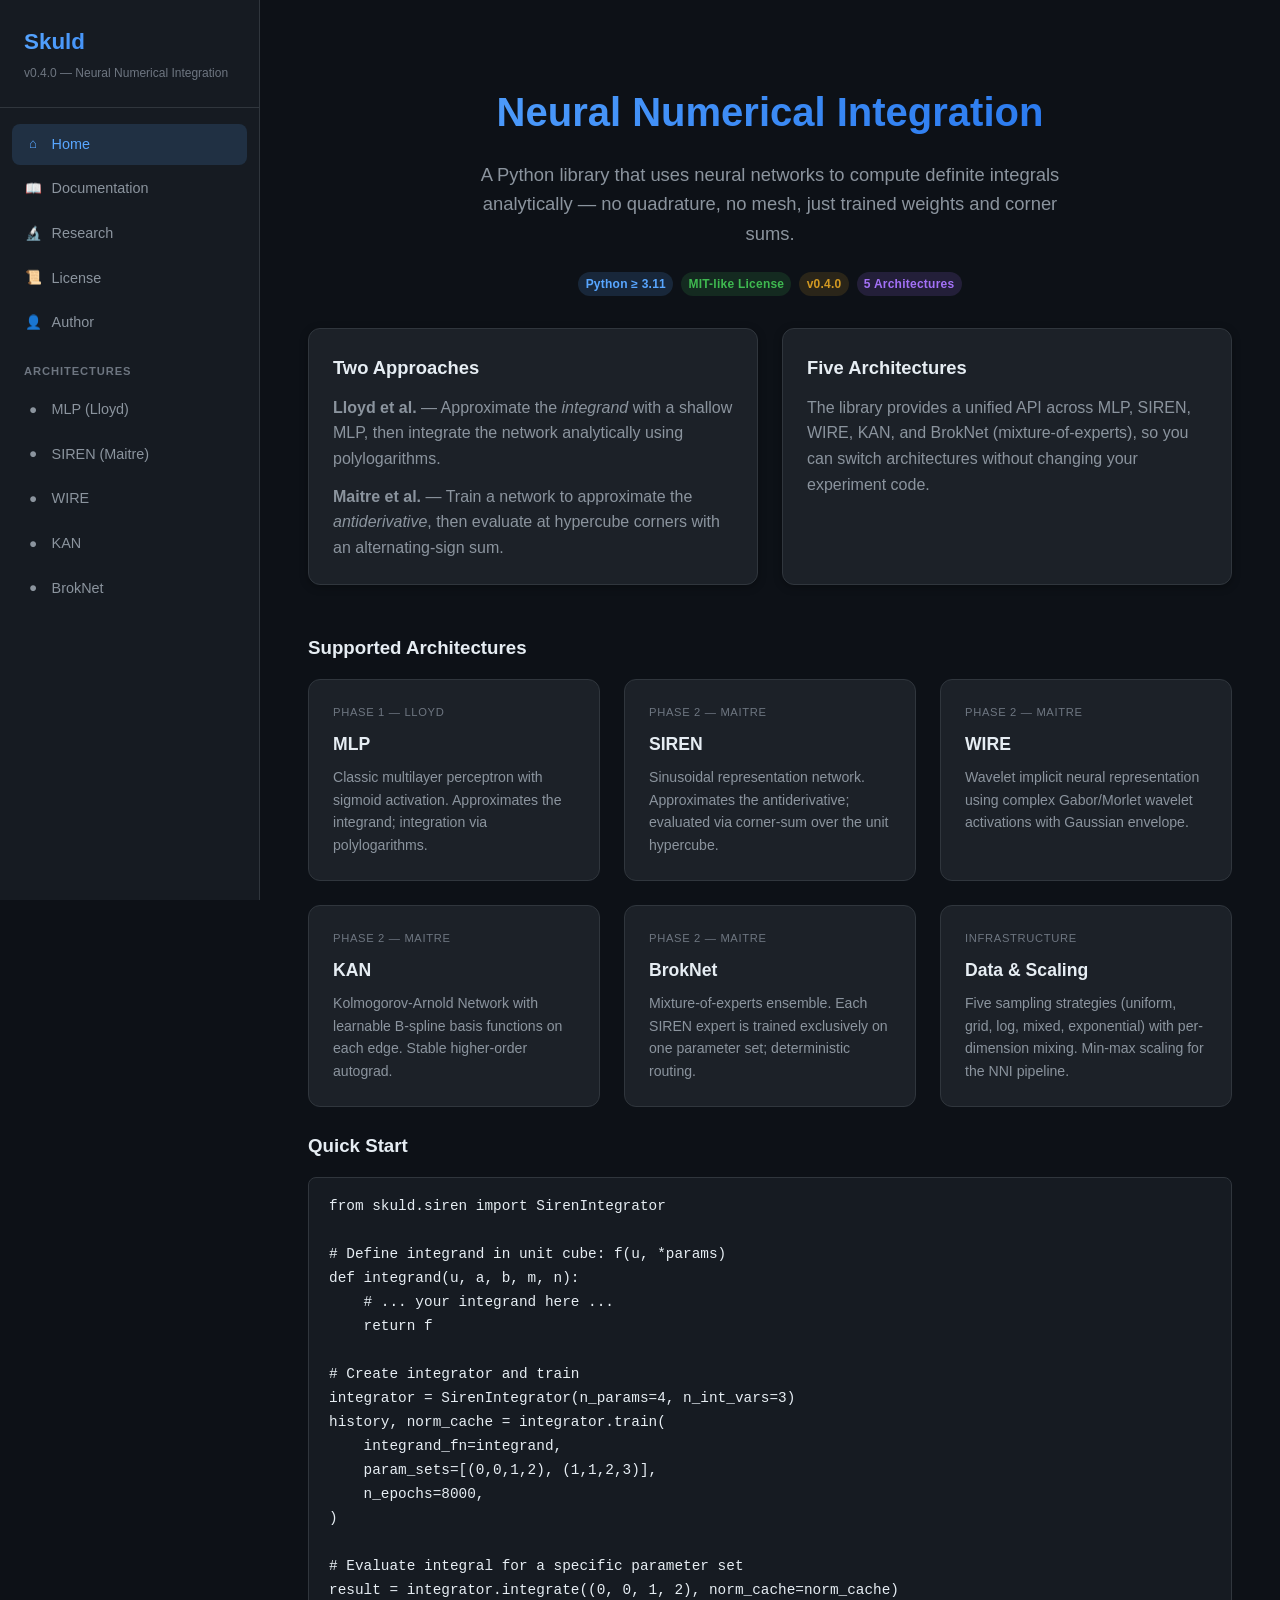
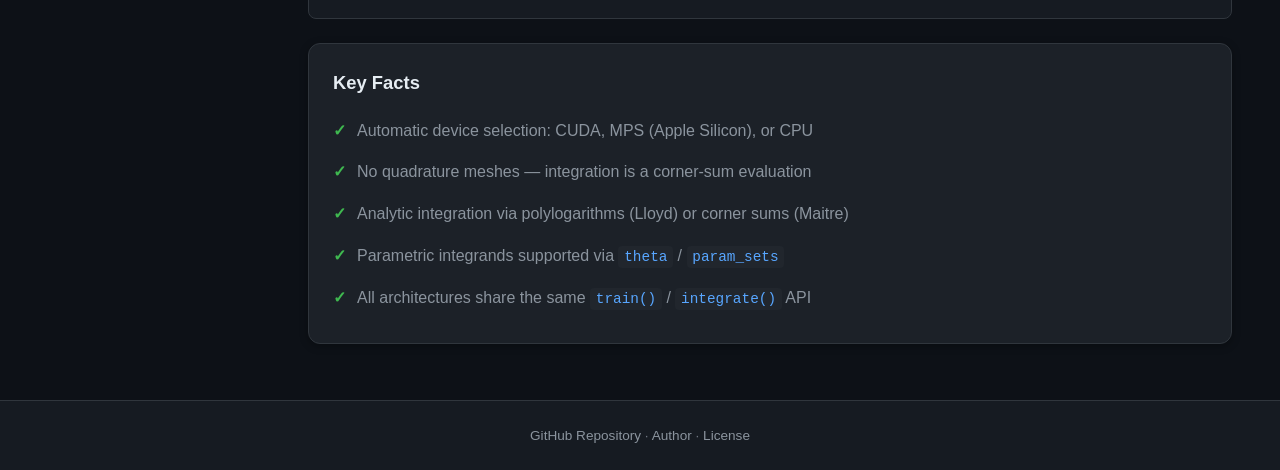
==== index.html @ 3bc6d089 "[FEATURE] Build professional static website for GitHub Pages - index.html: hero section, architectur" ====
<!DOCTYPE html>
<html lang="en">
<head>
    <meta charset="UTF-8">
    <meta name="viewport" content="width=device-width, initial-scale=1.0">
    <title>Skuld — Neural Numerical Integration</title>
    <meta name="description" content="Skuld is a neural network based numerical integration library supporting both integrand approximation and antiderivative approximation approaches.">
    <link rel="stylesheet" href="styles.css">
</head>
<body>
    <div class="site-wrapper">
        <aside class="sidebar">
            <div class="sidebar-brand">
                <h1>Skuld</h1>
                <span>v0.4.0 — Neural Numerical Integration</span>
            </div>
            <ul class="sidebar-nav">
                <li><a href="index.html" class="active"><span class="icon">&#8962;</span> Home</a></li>
                <li><a href="docs.html"><span class="icon">&#128214;</span> Documentation</a></li>
                <li><a href="research.html"><span class="icon">&#128300;</span> Research</a></li>
                <li><a href="license.html"><span class="icon">&#128220;</span> License</a></li>
                <li><a href="author.html"><span class="icon">&#128100;</span> Author</a></li>
            </ul>
            <div class="sidebar-section">Architectures</div>
            <ul class="sidebar-nav">
                <li><a href="docs.html#lloyd"><span class="icon">&#9679;</span> MLP (Lloyd)</a></li>
                <li><a href="docs.html#maitre"><span class="icon">&#9679;</span> SIREN (Maitre)</a></li>
                <li><a href="docs.html#wire"><span class="icon">&#9679;</span> WIRE</a></li>
                <li><a href="docs.html#kan"><span class="icon">&#9679;</span> KAN</a></li>
                <li><a href="docs.html#broknet"><span class="icon">&#9679;</span> BrokNet</a></li>
            </ul>
        </aside>

        <main class="main-content">
            <section class="hero">
                <h2>Neural Numerical Integration</h2>
                <p>A Python library that uses neural networks to compute definite integrals analytically — no quadrature, no mesh, just trained weights and corner sums.</p>
                <div class="hero-badges">
                    <span class="badge badge-blue">Python &ge; 3.11</span>
                    <span class="badge badge-green">MIT-like License</span>
                    <span class="badge badge-orange">v0.4.0</span>
                    <span class="badge badge-purple">5 Architectures</span>
                </div>
            </section>

            <div class="grid-2">
                <div class="card">
                    <h3>Two Approaches</h3>
                    <p><strong>Lloyd et al.</strong> — Approximate the <em>integrand</em> with a shallow MLP, then integrate the network analytically using polylogarithms.</p>
                    <p><strong>Maitre et al.</strong> — Train a network to approximate the <em>antiderivative</em>, then evaluate at hypercube corners with an alternating-sign sum.</p>
                </div>
                <div class="card">
                    <h3>Five Architectures</h3>
                    <p>The library provides a unified API across MLP, SIREN, WIRE, KAN, and BrokNet (mixture-of-experts), so you can switch architectures without changing your experiment code.</p>
                </div>
            </div>

            <h3 style="margin: 1.5rem 0 1rem;">Supported Architectures</h3>
            <div class="grid-3">
                <div class="arch-card">
                    <div class="tag">Phase 1 — Lloyd</div>
                    <h3>MLP</h3>
                    <p>Classic multilayer perceptron with sigmoid activation. Approximates the integrand; integration via polylogarithms.</p>
                </div>
                <div class="arch-card">
                    <div class="tag">Phase 2 — Maitre</div>
                    <h3>SIREN</h3>
                    <p>Sinusoidal representation network. Approximates the antiderivative; evaluated via corner-sum over the unit hypercube.</p>
                </div>
                <div class="arch-card">
                    <div class="tag">Phase 2 — Maitre</div>
                    <h3>WIRE</h3>
                    <p>Wavelet implicit neural representation using complex Gabor/Morlet wavelet activations with Gaussian envelope.</p>
                </div>
                <div class="arch-card">
                    <div class="tag">Phase 2 — Maitre</div>
                    <h3>KAN</h3>
                    <p>Kolmogorov-Arnold Network with learnable B-spline basis functions on each edge. Stable higher-order autograd.</p>
                </div>
                <div class="arch-card">
                    <div class="tag">Phase 2 — Maitre</div>
                    <h3>BrokNet</h3>
                    <p>Mixture-of-experts ensemble. Each SIREN expert is trained exclusively on one parameter set; deterministic routing.</p>
                </div>
                <div class="arch-card">
                    <div class="tag">Infrastructure</div>
                    <h3>Data &amp; Scaling</h3>
                    <p>Five sampling strategies (uniform, grid, log, mixed, exponential) with per-dimension mixing. Min-max scaling for the NNI pipeline.</p>
                </div>
            </div>

            <h3 style="margin: 1.5rem 0 1rem;">Quick Start</h3>
            <pre><code>from skuld.siren import SirenIntegrator

# Define integrand in unit cube: f(u, *params)
def integrand(u, a, b, m, n):
    # ... your integrand here ...
    return f

# Create integrator and train
integrator = SirenIntegrator(n_params=4, n_int_vars=3)
history, norm_cache = integrator.train(
    integrand_fn=integrand,
    param_sets=[(0,0,1,2), (1,1,2,3)],
    n_epochs=8000,
)

# Evaluate integral for a specific parameter set
result = integrator.integrate((0, 0, 1, 2), norm_cache=norm_cache)</code></pre>

            <div class="card" style="margin-top: 1.5rem;">
                <h3>Key Facts</h3>
                <ul class="feature-list">
                    <li>Automatic device selection: CUDA, MPS (Apple Silicon), or CPU</li>
                    <li>No quadrature meshes — integration is a corner-sum evaluation</li>
                    <li>Analytic integration via polylogarithms (Lloyd) or corner sums (Maitre)</li>
                    <li>Parametric integrands supported via <code>theta</code> / <code>param_sets</code></li>
                    <li>All architectures share the same <code>train()</code> / <code>integrate()</code> API</li>
                </ul>
            </div>
        </main>
    </div>

    <footer class="site-footer">
        <p>
            <a href="https://github.com/GrindelfP/project-skuld" target="_blank" rel="noopener">GitHub Repository</a>
            &middot;
            <a href="https://github.com/GrindelfP" target="_blank" rel="noopener">Author</a>
            &middot;
            <a href="license.html">License</a>
        </p>
    </footer>
</body>
</html>
---- styles.css ----
/* ============================================================
   Skuld — Professional Static Site Styles
   ============================================================ */

:root {
    --bg-primary: #0d1117;
    --bg-secondary: #161b22;
    --bg-tertiary: #21262d;
    --bg-card: #1c2128;
    --border: #30363d;
    --text-primary: #e6edf3;
    --text-secondary: #8b949e;
    --text-muted: #6e7681;
    --accent: #58a6ff;
    --accent-hover: #79b8ff;
    --accent-dim: rgba(88, 166, 255, 0.15);
    --success: #3fb950;
    --warning: #d29922;
    --danger: #f85149;
    --gradient-1: linear-gradient(135deg, #667eea 0%, #764ba2 100%);
    --gradient-2: linear-gradient(135deg, #58a6ff 0%, #1f6feb 100%);
    --shadow: 0 4px 24px rgba(0, 0, 0, 0.4);
    --shadow-sm: 0 2px 8px rgba(0, 0, 0, 0.3);
    --radius: 8px;
    --radius-lg: 12px;
    --transition: 0.2s ease;
}

* {
    margin: 0;
    padding: 0;
    box-sizing: border-box;
}

html {
    scroll-behavior: smooth;
}

body {
    font-family: -apple-system, BlinkMacSystemFont, "Segoe UI", Helvetica, Arial, sans-serif;
    background-color: var(--bg-primary);
    color: var(--text-primary);
    line-height: 1.6;
    min-height: 100vh;
    display: flex;
    flex-direction: column;
}

a {
    color: var(--accent);
    text-decoration: none;
    transition: color var(--transition);
}

a:hover {
    color: var(--accent-hover);
    text-decoration: underline;
}

code, pre {
    font-family: "SF Mono", "Fira Code", "Fira Mono", Menlo, Consolas, monospace;
}

code {
    background: var(--bg-tertiary);
    padding: 0.2em 0.4em;
    border-radius: 4px;
    font-size: 0.9em;
    color: var(--accent);
}

pre {
    background: var(--bg-secondary);
    border: 1px solid var(--border);
    border-radius: var(--radius);
    padding: 1em 1.25em;
    overflow-x: auto;
    margin: 1em 0;
    line-height: 1.5;
}

pre code {
    background: none;
    padding: 0;
    color: var(--text-primary);
}

/* ============================================================
   Layout
   ============================================================ */

.site-wrapper {
    display: flex;
    flex: 1;
    max-width: 1400px;
    margin: 0 auto;
    width: 100%;
}

.main-content {
    flex: 1;
    padding: 2rem 3rem;
    min-width: 0;
}

/* ============================================================
   Sidebar Navigation
   ============================================================ */

.sidebar {
    width: 260px;
    min-width: 260px;
    background: var(--bg-secondary);
    border-right: 1px solid var(--border);
    padding: 1.5rem 0;
    position: sticky;
    top: 0;
    height: 100vh;
    overflow-y: auto;
}

.sidebar-brand {
    padding: 0 1.5rem 1.5rem;
    border-bottom: 1px solid var(--border);
    margin-bottom: 1rem;
}

.sidebar-brand h1 {
    font-size: 1.4rem;
    font-weight: 700;
    background: var(--gradient-2);
    -webkit-background-clip: text;
    -webkit-text-fill-color: transparent;
    background-clip: text;
}

.sidebar-brand span {
    font-size: 0.75rem;
    color: var(--text-muted);
    display: block;
    margin-top: 0.25rem;
}

.sidebar-nav {
    list-style: none;
    padding: 0 0.75rem;
}

.sidebar-nav li {
    margin-bottom: 0.25rem;
}

.sidebar-nav a {
    display: flex;
    align-items: center;
    gap: 0.6rem;
    padding: 0.55rem 0.75rem;
    border-radius: var(--radius);
    color: var(--text-secondary);
    font-size: 0.9rem;
    font-weight: 500;
    transition: all var(--transition);
    text-decoration: none;
}

.sidebar-nav a:hover,
.sidebar-nav a.active {
    background: var(--accent-dim);
    color: var(--accent);
    text-decoration: none;
}

.sidebar-nav a .icon {
    width: 18px;
    text-align: center;
    font-size: 0.85rem;
}

.sidebar-section {
    padding: 1rem 1.5rem 0.5rem;
    font-size: 0.7rem;
    font-weight: 600;
    text-transform: uppercase;
    letter-spacing: 0.08em;
    color: var(--text-muted);
}

/* ============================================================
   Page Header
   ============================================================ */

.page-header {
    margin-bottom: 2rem;
    padding-bottom: 1.5rem;
    border-bottom: 1px solid var(--border);
}

.page-header h2 {
    font-size: 2rem;
    font-weight: 700;
    margin-bottom: 0.5rem;
}

.page-header p {
    color: var(--text-secondary);
    font-size: 1.05rem;
}

.breadcrumb {
    font-size: 0.8rem;
    color: var(--text-muted);
    margin-bottom: 0.75rem;
}

.breadcrumb a {
    color: var(--text-muted);
}

.breadcrumb a:hover {
    color: var(--accent);
}

/* ============================================================
   Cards & Components
   ============================================================ */

.card {
    background: var(--bg-card);
    border: 1px solid var(--border);
    border-radius: var(--radius-lg);
    padding: 1.5rem;
    margin-bottom: 1.5rem;
    box-shadow: var(--shadow-sm);
}

.card h3 {
    font-size: 1.15rem;
    margin-bottom: 0.75rem;
    color: var(--text-primary);
}

.card p {
    color: var(--text-secondary);
    margin-bottom: 0.75rem;
}

.card p:last-child {
    margin-bottom: 0;
}

.grid-2 {
    display: grid;
    grid-template-columns: repeat(2, 1fr);
    gap: 1.5rem;
}

.grid-3 {
    display: grid;
    grid-template-columns: repeat(3, 1fr);
    gap: 1.5rem;
}

@media (max-width: 900px) {
    .grid-2, .grid-3 {
        grid-template-columns: 1fr;
    }
}

/* ============================================================
   Badges
   ============================================================ */

.badge {
    display: inline-block;
    padding: 0.2em 0.6em;
    border-radius: 20px;
    font-size: 0.75rem;
    font-weight: 600;
    letter-spacing: 0.02em;
}

.badge-blue { background: rgba(88,166,255,0.15); color: #58a6ff; }
.badge-green { background: rgba(63,185,80,0.15); color: #3fb950; }
.badge-orange { background: rgba(210,153,34,0.15); color: #d29922; }
.badge-purple { background: rgba(163,113,247,0.15); color: #a371f7; }

/* ============================================================
   Tables
   ============================================================ */

table {
    width: 100%;
    border-collapse: collapse;
    margin: 1em 0;
    font-size: 0.9rem;
}

th, td {
    padding: 0.65em 1em;
    text-align: left;
    border-bottom: 1px solid var(--border);
}

th {
    background: var(--bg-tertiary);
    font-weight: 600;
    color: var(--text-primary);
    font-size: 0.8rem;
    text-transform: uppercase;
    letter-spacing: 0.05em;
}

tr:hover td {
    background: var(--bg-tertiary);
}

/* ============================================================
   Architecture Cards (Home)
   ============================================================ */

.arch-card {
    background: var(--bg-card);
    border: 1px solid var(--border);
    border-radius: var(--radius-lg);
    padding: 1.5rem;
    transition: all var(--transition);
    position: relative;
    overflow: hidden;
}

.arch-card::before {
    content: "";
    position: absolute;
    top: 0;
    left: 0;
    right: 0;
    height: 3px;
    background: var(--gradient-2);
    opacity: 0;
    transition: opacity var(--transition);
}

.arch-card:hover {
    border-color: var(--accent);
    box-shadow: var(--shadow);
    transform: translateY(-2px);
}

.arch-card:hover::before {
    opacity: 1;
}

.arch-card h3 {
    font-size: 1.1rem;
    margin-bottom: 0.5rem;
}

.arch-card .tag {
    font-size: 0.7rem;
    color: var(--text-muted);
    text-transform: uppercase;
    letter-spacing: 0.06em;
    margin-bottom: 0.5rem;
}

.arch-card p {
    font-size: 0.88rem;
    color: var(--text-secondary);
}

/* ============================================================
   Hero Section
   ============================================================ */

.hero {
    text-align: center;
    padding: 3rem 0 2rem;
}

.hero h2 {
    font-size: 2.5rem;
    font-weight: 800;
    margin-bottom: 1rem;
    background: var(--gradient-2);
    -webkit-background-clip: text;
    -webkit-text-fill-color: transparent;
    background-clip: text;
}

.hero p {
    font-size: 1.15rem;
    color: var(--text-secondary);
    max-width: 600px;
    margin: 0 auto 1.5rem;
}

.hero-badges {
    display: flex;
    justify-content: center;
    gap: 0.5rem;
    flex-wrap: wrap;
}

/* ============================================================
   Feature List
   ============================================================ */

.feature-list {
    list-style: none;
    padding: 0;
}

.feature-list li {
    padding: 0.5rem 0;
    padding-left: 1.5rem;
    position: relative;
    color: var(--text-secondary);
}

.feature-list li::before {
    content: "\2713";
    position: absolute;
    left: 0;
    color: var(--success);
    font-weight: bold;
}

/* ============================================================
   Page Content Typography
   ============================================================ */

.page-content h3 {
    font-size: 1.3rem;
    margin: 1.5rem 0 0.75rem;
    color: var(--text-primary);
}

.page-content h4 {
    font-size: 1.05rem;
    margin: 1.25rem 0 0.5rem;
    color: var(--text-primary);
}

.page-content p {
    color: var(--text-secondary);
    margin-bottom: 1rem;
}

.page-content ul, .page-content ol {
    color: var(--text-secondary);
    margin: 0.5rem 0 1rem 1.5rem;
}

.page-content li {
    margin-bottom: 0.35rem;
}

/* ============================================================
   Footer
   ============================================================ */

.site-footer {
    background: var(--bg-secondary);
    border-top: 1px solid var(--border);
    padding: 1.5rem 3rem;
    text-align: center;
    color: var(--text-muted);
    font-size: 0.85rem;
    margin-top: auto;
}

.site-footer a {
    color: var(--text-secondary);
}

.site-footer a:hover {
    color: var(--accent);
}

/* ============================================================
   Responsive
   ============================================================ */

@media (max-width: 768px) {
    .site-wrapper {
        flex-direction: column;
    }

    .sidebar {
        width: 100%;
        min-width: 0;
        height: auto;
        position: static;
        border-right: none;
        border-bottom: 1px solid var(--border);
    }

    .main-content {
        padding: 1.5rem;
    }

    .hero h2 {
        font-size: 1.8rem;
    }
}

/* ============================================================
   Syntax Highlighting (Prism.js theme override)
   ============================================================ */

.token.comment,
.token.prolog,
.token.doctype,
.token.cdata {
    color: #8b949e;
}

.token.punctuation {
    color: #c9d1d9;
}

.token.property,
.token.tag,
.token.constant,
.token.symbol,
.token.deleted {
    color: #7ee787;
}

.token.boolean,
.token.number {
    color: #79c0ff;
}

.token.selector,
.token.attr-name,
.token.string,
.token.char,
.token.builtin,
.token.inserted {
    color: #a5d6ff;
}

.token.operator,
.token.entity,
.token.url {
    color: #d2a8ff;
}

.token.atrule,
.token.attr-value,
.token.keyword {
    color: #ff7b72;
}

.token.function,
.token.class-name {
    color: #d2a8ff;
}

.token.regex,
.token.important,
.token.variable {
    color: #ffa657;
}
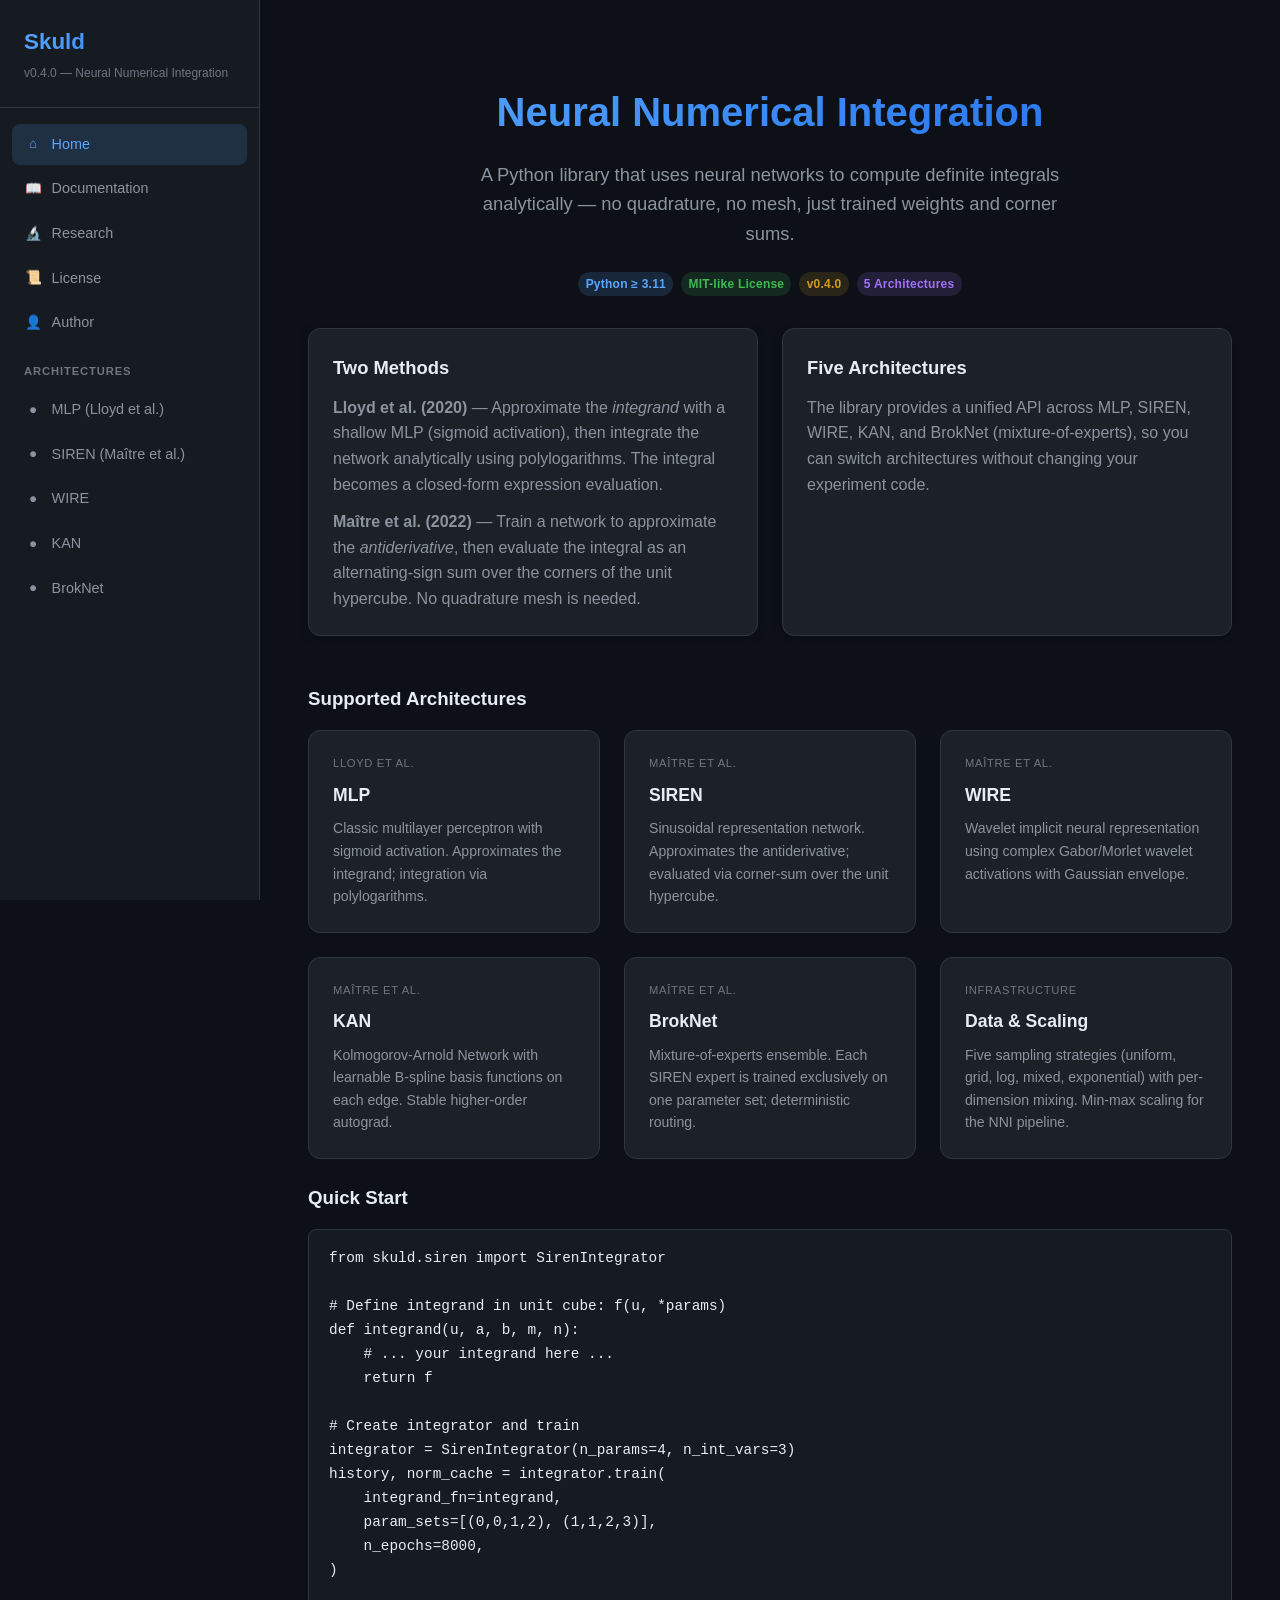
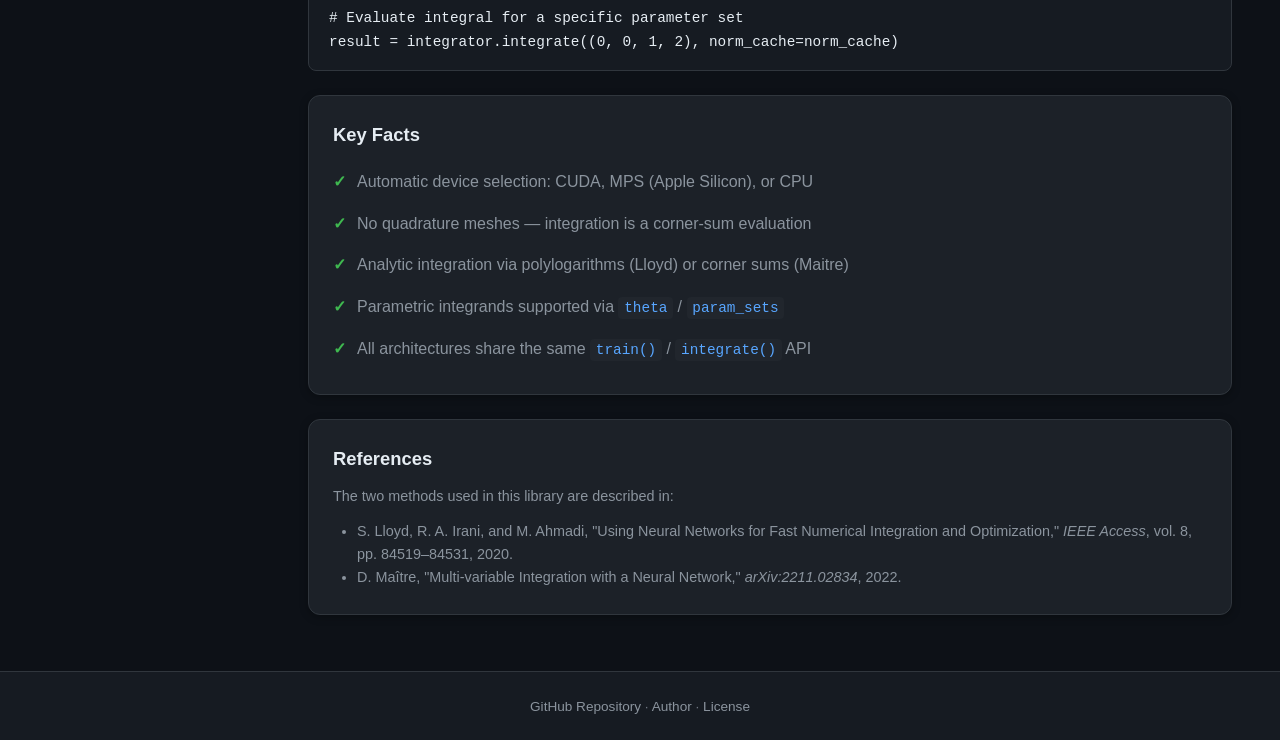
==== commit 3fa05dff: "[UPDATE] Add README, MIT LICENSE, fix method naming, add references - Add README.md and LICENSE (MIT" ====
--- a/index.html
+++ b/index.html
@@ -23,8 +23,8 @@
             </ul>
             <div class="sidebar-section">Architectures</div>
             <ul class="sidebar-nav">
-                <li><a href="docs.html#lloyd"><span class="icon">&#9679;</span> MLP (Lloyd)</a></li>
-                <li><a href="docs.html#maitre"><span class="icon">&#9679;</span> SIREN (Maitre)</a></li>
+                <li><a href="docs.html#lloyd"><span class="icon">&#9679;</span> MLP (Lloyd et al.)</a></li>
+                <li><a href="docs.html#maitre"><span class="icon">&#9679;</span> SIREN (Maître et al.)</a></li>
                 <li><a href="docs.html#wire"><span class="icon">&#9679;</span> WIRE</a></li>
                 <li><a href="docs.html#kan"><span class="icon">&#9679;</span> KAN</a></li>
                 <li><a href="docs.html#broknet"><span class="icon">&#9679;</span> BrokNet</a></li>
@@ -45,9 +45,9 @@
 
             <div class="grid-2">
                 <div class="card">
-                    <h3>Two Approaches</h3>
-                    <p><strong>Lloyd et al.</strong> — Approximate the <em>integrand</em> with a shallow MLP, then integrate the network analytically using polylogarithms.</p>
-                    <p><strong>Maitre et al.</strong> — Train a network to approximate the <em>antiderivative</em>, then evaluate at hypercube corners with an alternating-sign sum.</p>
+                    <h3>Two Methods</h3>
+                    <p><strong>Lloyd et al. (2020)</strong> — Approximate the <em>integrand</em> with a shallow MLP (sigmoid activation), then integrate the network analytically using polylogarithms. The integral becomes a closed-form expression evaluation.</p>
+                    <p><strong>Maître et al. (2022)</strong> — Train a network to approximate the <em>antiderivative</em>, then evaluate the integral as an alternating-sign sum over the corners of the unit hypercube. No quadrature mesh is needed.</p>
                 </div>
                 <div class="card">
                     <h3>Five Architectures</h3>
@@ -58,27 +58,27 @@
             <h3 style="margin: 1.5rem 0 1rem;">Supported Architectures</h3>
             <div class="grid-3">
                 <div class="arch-card">
-                    <div class="tag">Phase 1 — Lloyd</div>
+                    <div class="tag">Lloyd et al.</div>
                     <h3>MLP</h3>
                     <p>Classic multilayer perceptron with sigmoid activation. Approximates the integrand; integration via polylogarithms.</p>
                 </div>
                 <div class="arch-card">
-                    <div class="tag">Phase 2 — Maitre</div>
+                    <div class="tag">Maître et al.</div>
                     <h3>SIREN</h3>
                     <p>Sinusoidal representation network. Approximates the antiderivative; evaluated via corner-sum over the unit hypercube.</p>
                 </div>
                 <div class="arch-card">
-                    <div class="tag">Phase 2 — Maitre</div>
+                    <div class="tag">Maître et al.</div>
                     <h3>WIRE</h3>
                     <p>Wavelet implicit neural representation using complex Gabor/Morlet wavelet activations with Gaussian envelope.</p>
                 </div>
                 <div class="arch-card">
-                    <div class="tag">Phase 2 — Maitre</div>
+                    <div class="tag">Maître et al.</div>
                     <h3>KAN</h3>
                     <p>Kolmogorov-Arnold Network with learnable B-spline basis functions on each edge. Stable higher-order autograd.</p>
                 </div>
                 <div class="arch-card">
-                    <div class="tag">Phase 2 — Maitre</div>
+                    <div class="tag">Maître et al.</div>
                     <h3>BrokNet</h3>
                     <p>Mixture-of-experts ensemble. Each SIREN expert is trained exclusively on one parameter set; deterministic routing.</p>
                 </div>
@@ -118,6 +118,14 @@
                     <li>All architectures share the same <code>train()</code> / <code>integrate()</code> API</li>
                 </ul>
             </div>
+            <div class="card" style="margin-top: 1.5rem;">
+                <h3>References</h3>
+                <p style="font-size: 0.9rem;">The two methods used in this library are described in:</p>
+                <ul style="font-size: 0.9rem; color: var(--text-secondary); margin-left: 1.5rem;">
+                    <li>S. Lloyd, R. A. Irani, and M. Ahmadi, "Using Neural Networks for Fast Numerical Integration and Optimization," <em>IEEE Access</em>, vol. 8, pp. 84519–84531, 2020.</li>
+                    <li>D. Maître, "Multi-variable Integration with a Neural Network," <em>arXiv:2211.02834</em>, 2022.</li>
+                </ul>
+            </div>
         </main>
     </div>
 
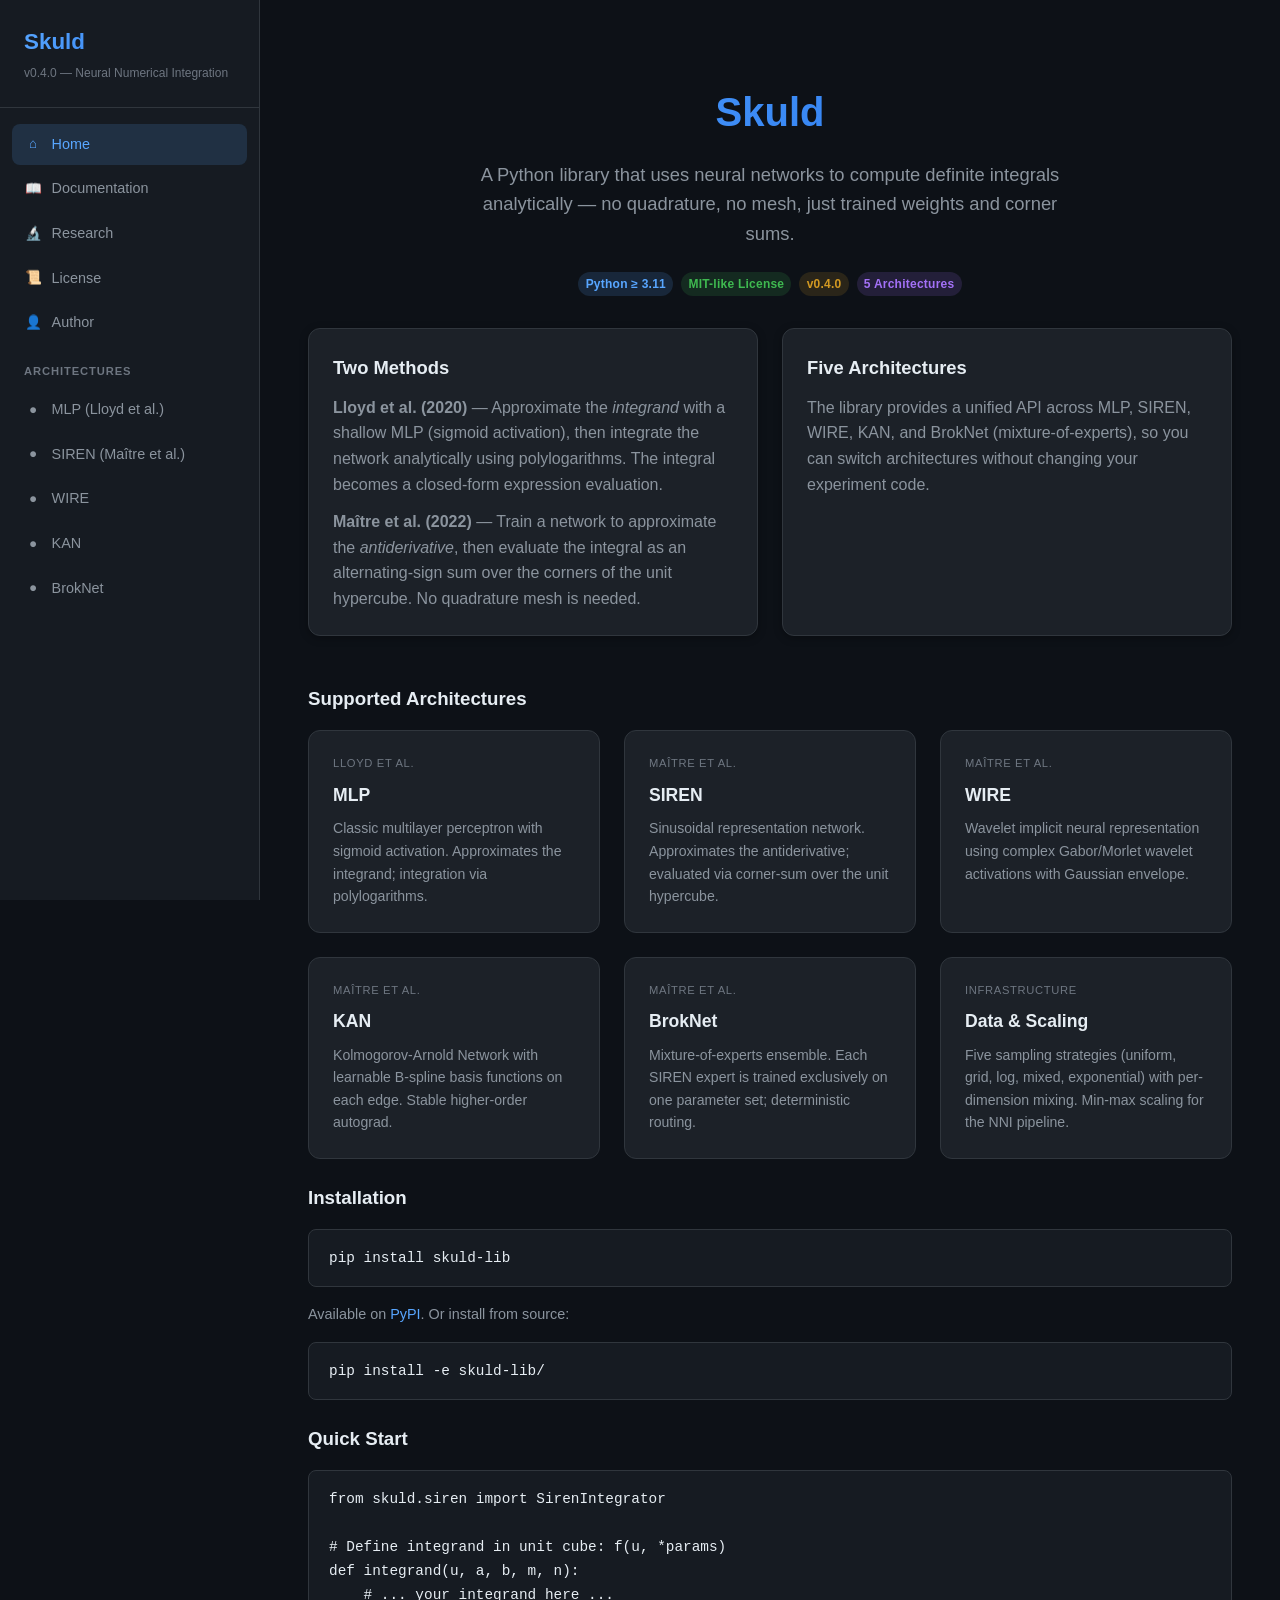
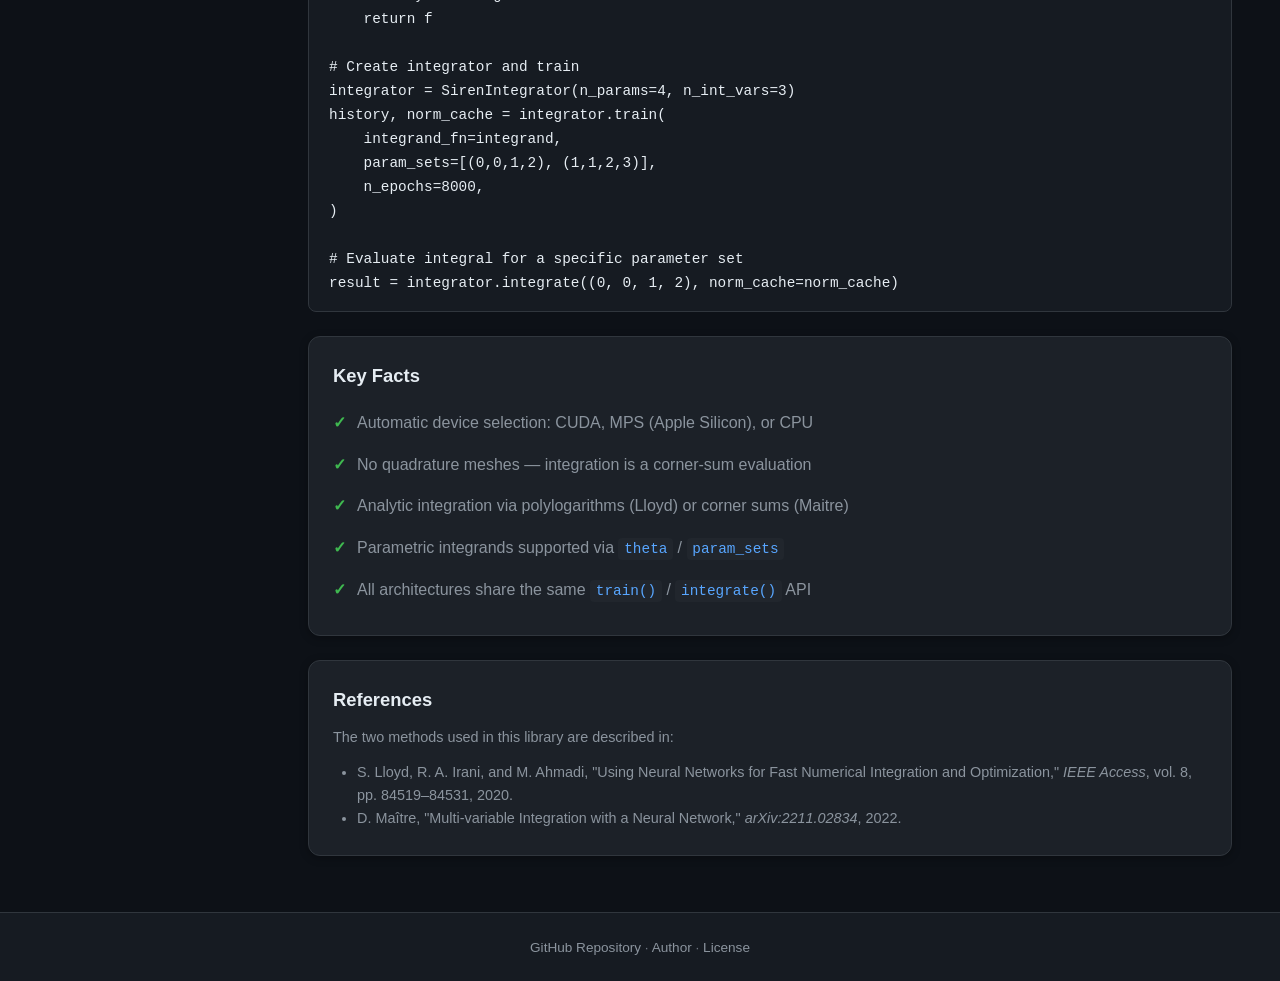
==== commit 834c4591: "[UPDATE] Fix license page, hero title, add PyPI install instructions - License page now shows Skuld'" ====
--- a/index.html
+++ b/index.html
@@ -33,7 +33,7 @@
 
         <main class="main-content">
             <section class="hero">
-                <h2>Neural Numerical Integration</h2>
+                <h2>Skuld</h2>
                 <p>A Python library that uses neural networks to compute definite integrals analytically — no quadrature, no mesh, just trained weights and corner sums.</p>
                 <div class="hero-badges">
                     <span class="badge badge-blue">Python &ge; 3.11</span>
@@ -89,6 +89,11 @@
                 </div>
             </div>
 
+            <h3 style="margin: 1.5rem 0 1rem;">Installation</h3>
+            <pre><code>pip install skuld-lib</code></pre>
+            <p style="color: var(--text-secondary); font-size: 0.9rem; margin-bottom: 1rem;">Available on <a href="https://pypi.org/project/skuld-lib/" target="_blank" rel="noopener">PyPI</a>. Or install from source:</p>
+            <pre><code>pip install -e skuld-lib/</code></pre>
+
             <h3 style="margin: 1.5rem 0 1rem;">Quick Start</h3>
             <pre><code>from skuld.siren import SirenIntegrator
 
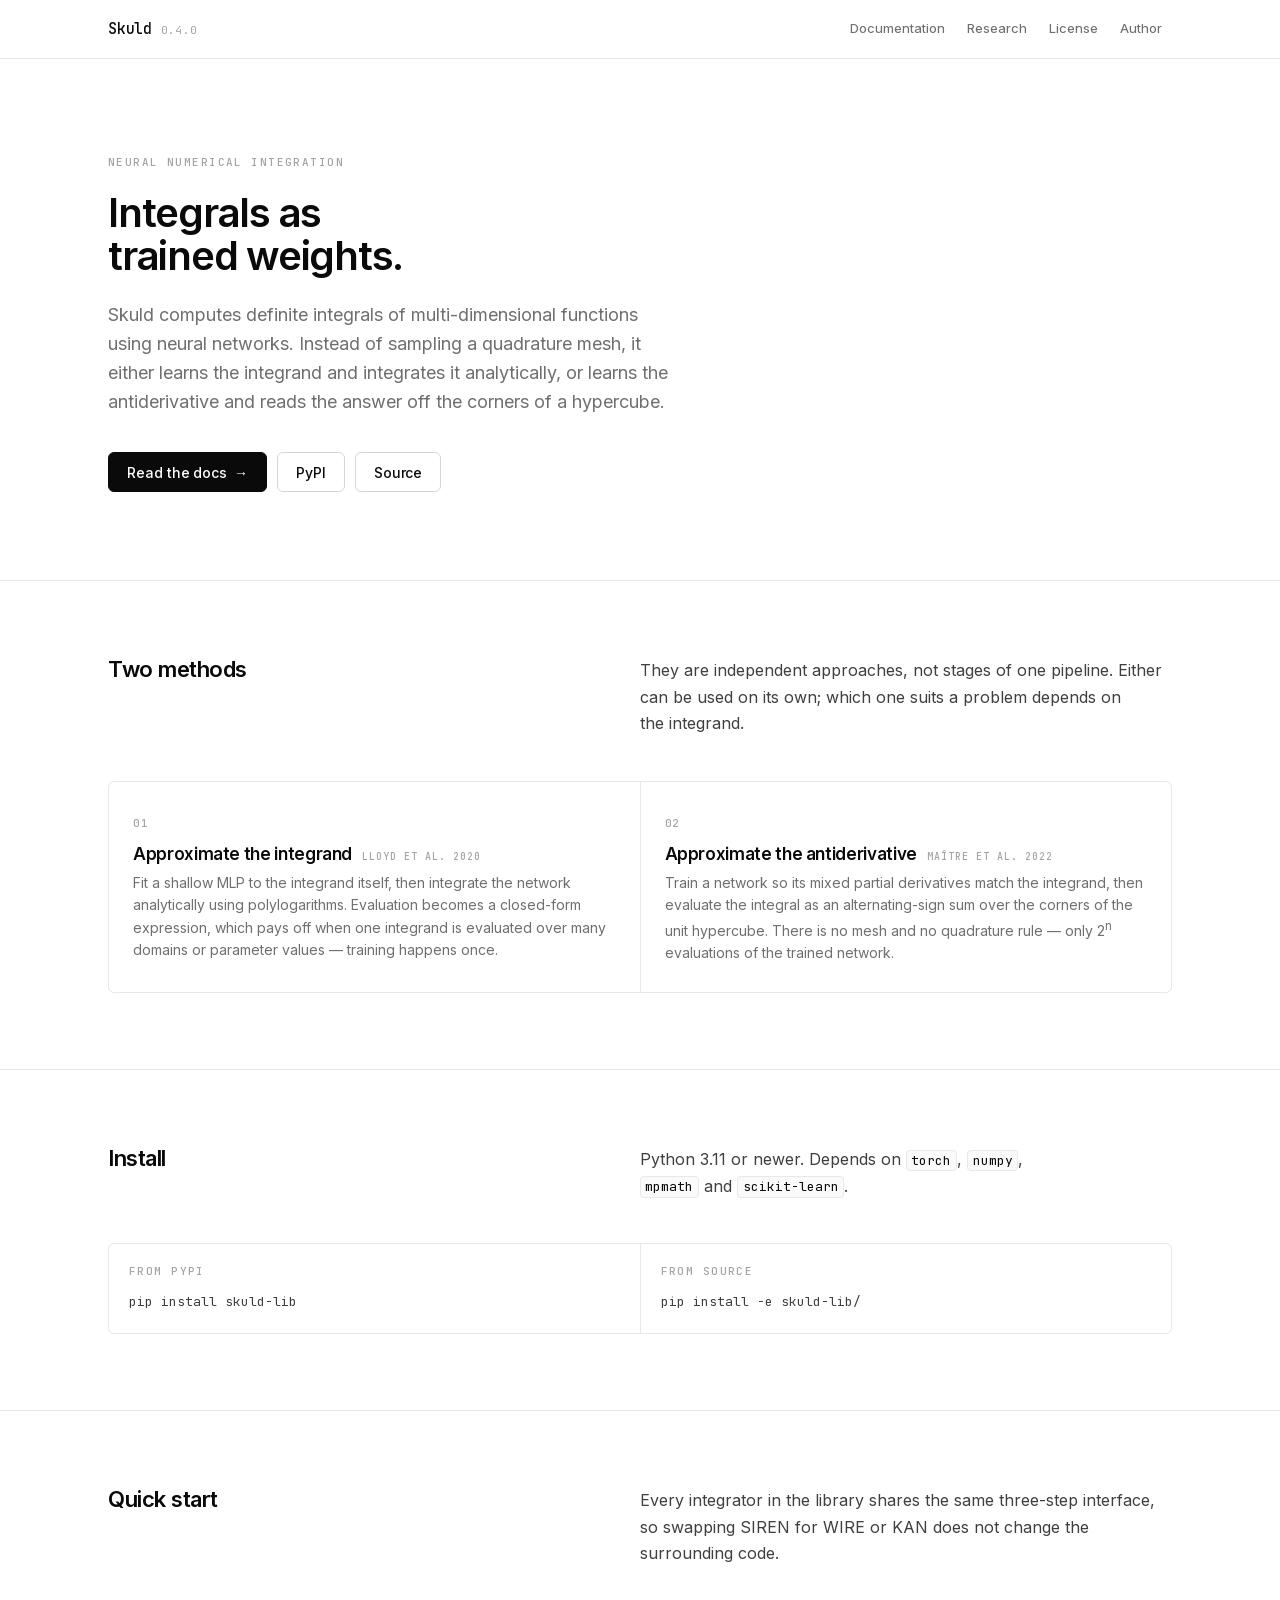
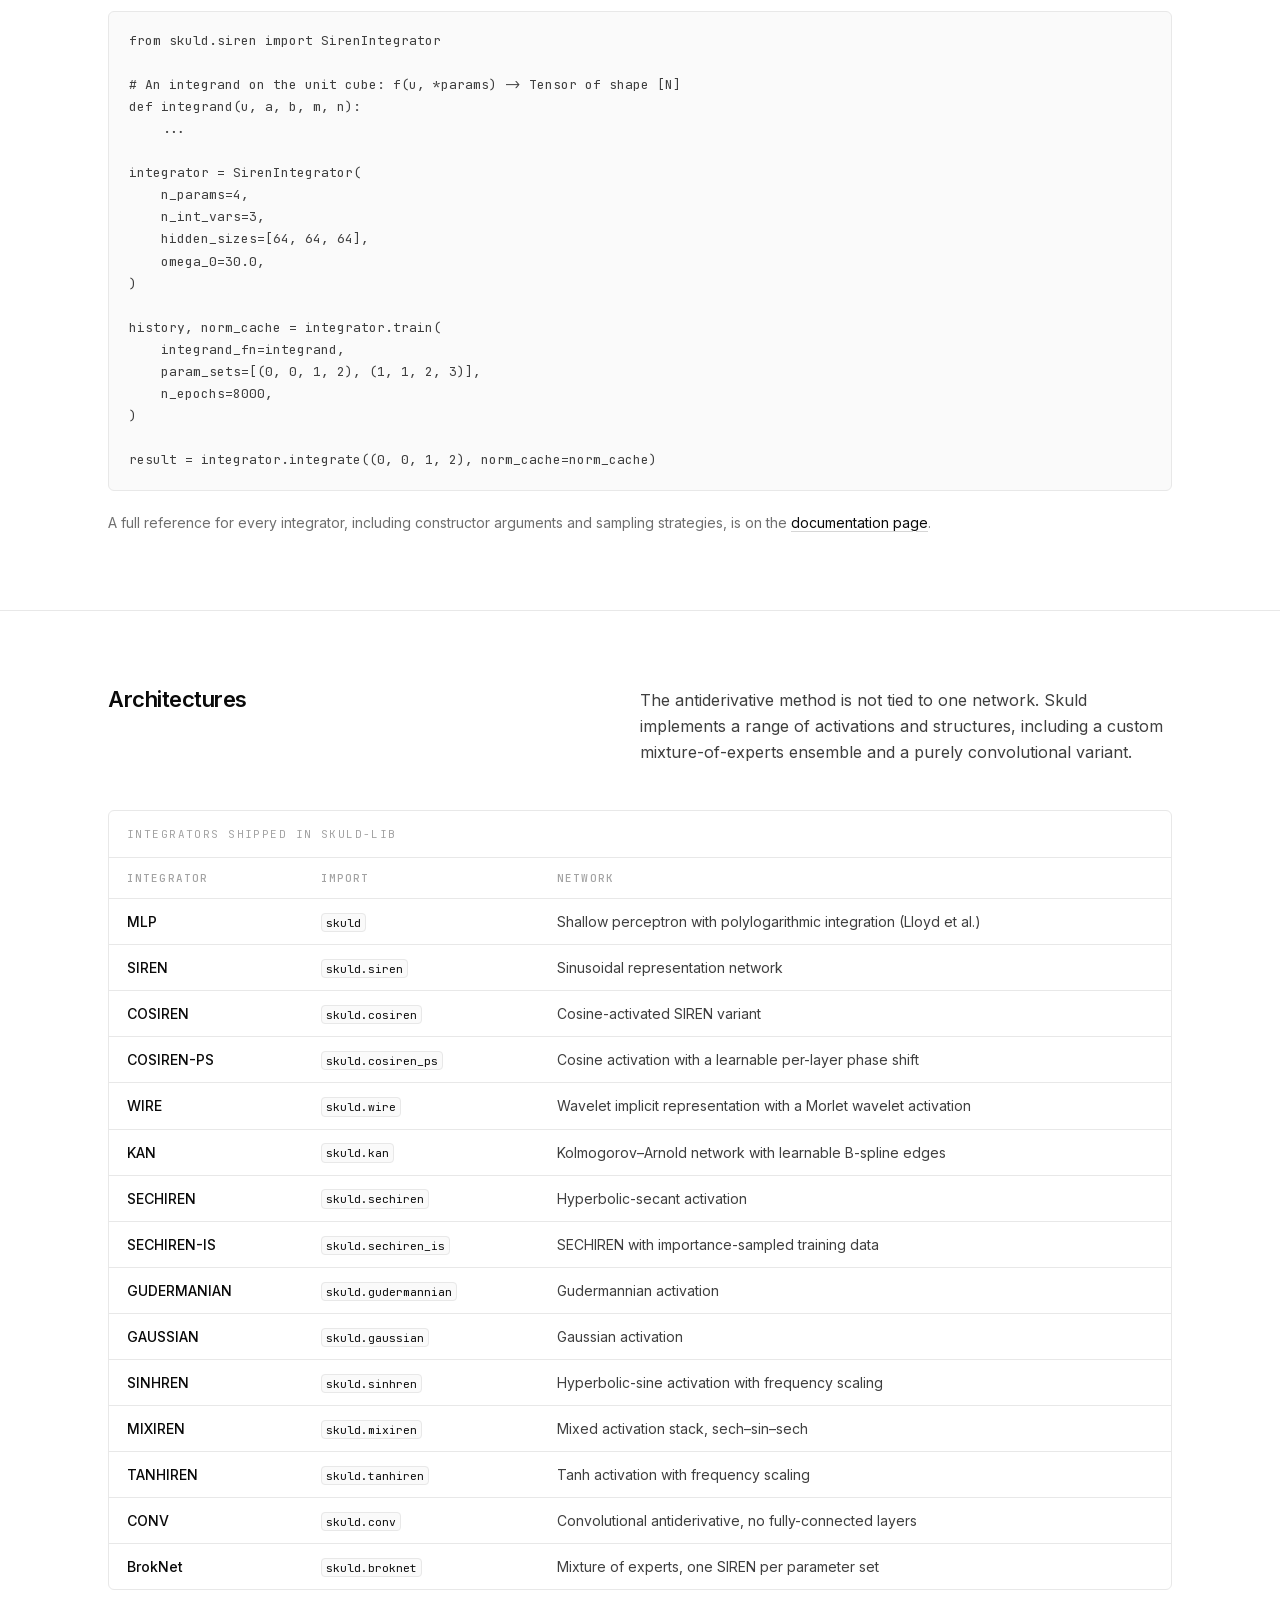
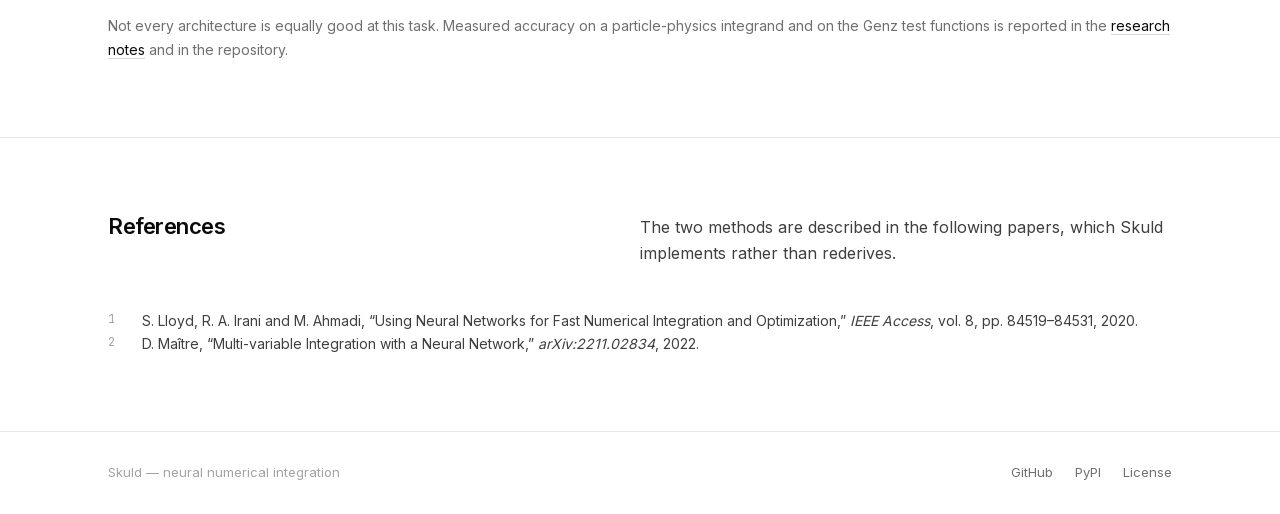
==== commit 7500d8f4: "[UPDATE] Redesign site: minimal grayscale light theme Replaces the dark GitHub-Azure theme (gradient" ====
--- a/index.html
+++ b/index.html
@@ -4,144 +4,223 @@
     <meta charset="UTF-8">
     <meta name="viewport" content="width=device-width, initial-scale=1.0">
     <title>Skuld — Neural Numerical Integration</title>
-    <meta name="description" content="Skuld is a neural network based numerical integration library supporting both integrand approximation and antiderivative approximation approaches.">
+    <meta name="description" content="Skuld is a Python library that computes definite integrals with neural networks, using either integrand approximation or antiderivative approximation.">
+    <link rel="preload" href="fonts/inter-latin.woff2" as="font" type="font/woff2" crossorigin>
+    <link rel="preload" href="fonts/jbmono-latin.woff2" as="font" type="font/woff2" crossorigin>
     <link rel="stylesheet" href="styles.css">
 </head>
 <body>
-    <div class="site-wrapper">
-        <aside class="sidebar">
-            <div class="sidebar-brand">
-                <h1>Skuld</h1>
-                <span>v0.4.0 — Neural Numerical Integration</span>
-            </div>
-            <ul class="sidebar-nav">
-                <li><a href="index.html" class="active"><span class="icon">&#8962;</span> Home</a></li>
-                <li><a href="docs.html"><span class="icon">&#128214;</span> Documentation</a></li>
-                <li><a href="research.html"><span class="icon">&#128300;</span> Research</a></li>
-                <li><a href="license.html"><span class="icon">&#128220;</span> License</a></li>
-                <li><a href="author.html"><span class="icon">&#128100;</span> Author</a></li>
-            </ul>
-            <div class="sidebar-section">Architectures</div>
-            <ul class="sidebar-nav">
-                <li><a href="docs.html#lloyd"><span class="icon">&#9679;</span> MLP (Lloyd et al.)</a></li>
-                <li><a href="docs.html#maitre"><span class="icon">&#9679;</span> SIREN (Maître et al.)</a></li>
-                <li><a href="docs.html#wire"><span class="icon">&#9679;</span> WIRE</a></li>
-                <li><a href="docs.html#kan"><span class="icon">&#9679;</span> KAN</a></li>
-                <li><a href="docs.html#broknet"><span class="icon">&#9679;</span> BrokNet</a></li>
-            </ul>
-        </aside>
-
-        <main class="main-content">
-            <section class="hero">
-                <h2>Skuld</h2>
-                <p>A Python library that uses neural networks to compute definite integrals analytically — no quadrature, no mesh, just trained weights and corner sums.</p>
-                <div class="hero-badges">
-                    <span class="badge badge-blue">Python &ge; 3.11</span>
-                    <span class="badge badge-green">MIT-like License</span>
-                    <span class="badge badge-orange">v0.4.0</span>
-                    <span class="badge badge-purple">5 Architectures</span>
-                </div>
-            </section>
-
-            <div class="grid-2">
-                <div class="card">
-                    <h3>Two Methods</h3>
-                    <p><strong>Lloyd et al. (2020)</strong> — Approximate the <em>integrand</em> with a shallow MLP (sigmoid activation), then integrate the network analytically using polylogarithms. The integral becomes a closed-form expression evaluation.</p>
-                    <p><strong>Maître et al. (2022)</strong> — Train a network to approximate the <em>antiderivative</em>, then evaluate the integral as an alternating-sign sum over the corners of the unit hypercube. No quadrature mesh is needed.</p>
-                </div>
-                <div class="card">
-                    <h3>Five Architectures</h3>
-                    <p>The library provides a unified API across MLP, SIREN, WIRE, KAN, and BrokNet (mixture-of-experts), so you can switch architectures without changing your experiment code.</p>
-                </div>
-            </div>
-
-            <h3 style="margin: 1.5rem 0 1rem;">Supported Architectures</h3>
-            <div class="grid-3">
-                <div class="arch-card">
-                    <div class="tag">Lloyd et al.</div>
-                    <h3>MLP</h3>
-                    <p>Classic multilayer perceptron with sigmoid activation. Approximates the integrand; integration via polylogarithms.</p>
-                </div>
-                <div class="arch-card">
-                    <div class="tag">Maître et al.</div>
-                    <h3>SIREN</h3>
-                    <p>Sinusoidal representation network. Approximates the antiderivative; evaluated via corner-sum over the unit hypercube.</p>
-                </div>
-                <div class="arch-card">
-                    <div class="tag">Maître et al.</div>
-                    <h3>WIRE</h3>
-                    <p>Wavelet implicit neural representation using complex Gabor/Morlet wavelet activations with Gaussian envelope.</p>
-                </div>
-                <div class="arch-card">
-                    <div class="tag">Maître et al.</div>
-                    <h3>KAN</h3>
-                    <p>Kolmogorov-Arnold Network with learnable B-spline basis functions on each edge. Stable higher-order autograd.</p>
-                </div>
-                <div class="arch-card">
-                    <div class="tag">Maître et al.</div>
-                    <h3>BrokNet</h3>
-                    <p>Mixture-of-experts ensemble. Each SIREN expert is trained exclusively on one parameter set; deterministic routing.</p>
-                </div>
-                <div class="arch-card">
-                    <div class="tag">Infrastructure</div>
-                    <h3>Data &amp; Scaling</h3>
-                    <p>Five sampling strategies (uniform, grid, log, mixed, exponential) with per-dimension mixing. Min-max scaling for the NNI pipeline.</p>
-                </div>
-            </div>
-
-            <h3 style="margin: 1.5rem 0 1rem;">Installation</h3>
-            <pre><code>pip install skuld-lib</code></pre>
-            <p style="color: var(--text-secondary); font-size: 0.9rem; margin-bottom: 1rem;">Available on <a href="https://pypi.org/project/skuld-lib/" target="_blank" rel="noopener">PyPI</a>. Or install from source:</p>
-            <pre><code>pip install -e skuld-lib/</code></pre>
-
-            <h3 style="margin: 1.5rem 0 1rem;">Quick Start</h3>
-            <pre><code>from skuld.siren import SirenIntegrator
-
-# Define integrand in unit cube: f(u, *params)
+    <header class="site-header">
+        <div class="site-header-inner">
+            <a class="brand" href="index.html">
+                <span class="brand-mark">Skuld</span>
+                <span class="brand-version">0.4.0</span>
+            </a>
+            <nav class="site-nav" aria-label="Primary">
+                <a href="docs.html">Documentation</a>
+                <a href="research.html">Research</a>
+                <a href="license.html">License</a>
+                <a href="author.html">Author</a>
+            </nav>
+        </div>
+    </header>
+
+    <main class="site-main">
+        <section class="hero">
+            <p class="eyebrow">Neural numerical integration</p>
+            <h1>Integrals as trained weights.</h1>
+            <p class="lede">
+                Skuld computes definite integrals of multi-dimensional functions using neural
+                networks. Instead of sampling a quadrature mesh, it either learns the integrand and
+                integrates it analytically, or learns the antiderivative and reads the answer off
+                the corners of a hypercube.
+            </p>
+            <div class="hero-actions">
+                <a class="btn btn-primary" href="docs.html">
+                    Read the docs
+                    <span class="btn-arrow" aria-hidden="true">&rarr;</span>
+                </a>
+                <a class="btn" href="https://pypi.org/project/skuld-lib/" target="_blank" rel="noopener">
+                    PyPI
+                </a>
+                <a class="btn" href="https://github.com/GrindelfP/project-skuld" target="_blank" rel="noopener">
+                    Source
+                </a>
+            </div>
+        </section>
+
+        <section class="section">
+            <div class="section-inner">
+                <div class="section-head">
+                    <h2>Two methods</h2>
+                    <p>
+                        They are independent approaches, not stages of one pipeline. Either can be
+                        used on its own; which one suits a problem depends on the integrand.
+                    </p>
+                </div>
+                <div class="features">
+                    <div class="feature">
+                        <span class="feature-index">01</span>
+                        <h3>Approximate the integrand <span class="feature-tag">Lloyd et al. 2020</span></h3>
+                        <p>
+                            Fit a shallow MLP to the integrand itself, then integrate the network
+                            analytically using polylogarithms. Evaluation becomes a closed-form
+                            expression, which pays off when one integrand is evaluated over many
+                            domains or parameter values — training happens once.
+                        </p>
+                    </div>
+                    <div class="feature">
+                        <span class="feature-index">02</span>
+                        <h3>Approximate the antiderivative <span class="feature-tag">Maître et al. 2022</span></h3>
+                        <p>
+                            Train a network so its mixed partial derivatives match the integrand,
+                            then evaluate the integral as an alternating-sign sum over the corners
+                            of the unit hypercube. There is no mesh and no quadrature rule — only
+                            2<sup>n</sup> evaluations of the trained network.
+                        </p>
+                    </div>
+                </div>
+            </div>
+        </section>
+
+        <section class="section">
+            <div class="section-inner">
+                <div class="section-head">
+                    <h2>Install</h2>
+                    <p>
+                        Python 3.11 or newer. Depends on <code>torch</code>, <code>numpy</code>,
+                        <code>mpmath</code> and <code>scikit-learn</code>.
+                    </p>
+                </div>
+                <div class="install">
+                    <div class="install-cell">
+                        <span class="eyebrow">From PyPI</span>
+                        <pre><code>pip install skuld-lib</code></pre>
+                    </div>
+                    <div class="install-cell">
+                        <span class="eyebrow">From source</span>
+                        <pre><code>pip install -e skuld-lib/</code></pre>
+                    </div>
+                </div>
+            </div>
+        </section>
+
+        <section class="section">
+            <div class="section-inner">
+                <div class="section-head">
+                    <h2>Quick start</h2>
+                    <p>
+                        Every integrator in the library shares the same three-step interface, so
+                        swapping SIREN for WIRE or KAN does not change the surrounding code.
+                    </p>
+                </div>
+                <pre><code>from skuld.siren import SirenIntegrator
+
+# An integrand on the unit cube: f(u, *params) -&gt; Tensor of shape [N]
 def integrand(u, a, b, m, n):
-    # ... your integrand here ...
-    return f
-
-# Create integrator and train
-integrator = SirenIntegrator(n_params=4, n_int_vars=3)
+    ...
+
+integrator = SirenIntegrator(
+    n_params=4,
+    n_int_vars=3,
+    hidden_sizes=[64, 64, 64],
+    omega_0=30.0,
+)
+
 history, norm_cache = integrator.train(
     integrand_fn=integrand,
-    param_sets=[(0,0,1,2), (1,1,2,3)],
+    param_sets=[(0, 0, 1, 2), (1, 1, 2, 3)],
     n_epochs=8000,
 )
 
-# Evaluate integral for a specific parameter set
 result = integrator.integrate((0, 0, 1, 2), norm_cache=norm_cache)</code></pre>
-
-            <div class="card" style="margin-top: 1.5rem;">
-                <h3>Key Facts</h3>
-                <ul class="feature-list">
-                    <li>Automatic device selection: CUDA, MPS (Apple Silicon), or CPU</li>
-                    <li>No quadrature meshes — integration is a corner-sum evaluation</li>
-                    <li>Analytic integration via polylogarithms (Lloyd) or corner sums (Maitre)</li>
-                    <li>Parametric integrands supported via <code>theta</code> / <code>param_sets</code></li>
-                    <li>All architectures share the same <code>train()</code> / <code>integrate()</code> API</li>
-                </ul>
-            </div>
-            <div class="card" style="margin-top: 1.5rem;">
-                <h3>References</h3>
-                <p style="font-size: 0.9rem;">The two methods used in this library are described in:</p>
-                <ul style="font-size: 0.9rem; color: var(--text-secondary); margin-left: 1.5rem;">
-                    <li>S. Lloyd, R. A. Irani, and M. Ahmadi, "Using Neural Networks for Fast Numerical Integration and Optimization," <em>IEEE Access</em>, vol. 8, pp. 84519–84531, 2020.</li>
-                    <li>D. Maître, "Multi-variable Integration with a Neural Network," <em>arXiv:2211.02834</em>, 2022.</li>
-                </ul>
-            </div>
-        </main>
-    </div>
+                <p class="muted" style="font-size: 0.875rem;">
+                    A full reference for every integrator, including constructor arguments and
+                    sampling strategies, is on the <a href="docs.html">documentation page</a>.
+                </p>
+            </div>
+        </section>
+
+        <section class="section">
+            <div class="section-inner">
+                <div class="section-head">
+                    <h2>Architectures</h2>
+                    <p>
+                        The antiderivative method is not tied to one network. Skuld implements a
+                        range of activations and structures, including a custom mixture-of-experts
+                        ensemble and a purely convolutional variant.
+                    </p>
+                </div>
+                <div class="table-wrap">
+                    <table>
+                        <caption>Integrators shipped in skuld-lib</caption>
+                        <thead>
+                            <tr>
+                                <th>Integrator</th>
+                                <th>Import</th>
+                                <th>Network</th>
+                            </tr>
+                        </thead>
+                        <tbody>
+                            <tr><th>MLP</th><td><code>skuld</code></td><td>Shallow perceptron with polylogarithmic integration (Lloyd et al.)</td></tr>
+                            <tr><th>SIREN</th><td><code>skuld.siren</code></td><td>Sinusoidal representation network</td></tr>
+                            <tr><th>COSIREN</th><td><code>skuld.cosiren</code></td><td>Cosine-activated SIREN variant</td></tr>
+                            <tr><th>COSIREN-PS</th><td><code>skuld.cosiren_ps</code></td><td>Cosine activation with a learnable per-layer phase shift</td></tr>
+                            <tr><th>WIRE</th><td><code>skuld.wire</code></td><td>Wavelet implicit representation with a Morlet wavelet activation</td></tr>
+                            <tr><th>KAN</th><td><code>skuld.kan</code></td><td>Kolmogorov&ndash;Arnold network with learnable B-spline edges</td></tr>
+                            <tr><th>SECHIREN</th><td><code>skuld.sechiren</code></td><td>Hyperbolic-secant activation</td></tr>
+                            <tr><th>SECHIREN-IS</th><td><code>skuld.sechiren_is</code></td><td>SECHIREN with importance-sampled training data</td></tr>
+                            <tr><th>GUDERMANIAN</th><td><code>skuld.gudermannian</code></td><td>Gudermannian activation</td></tr>
+                            <tr><th>GAUSSIAN</th><td><code>skuld.gaussian</code></td><td>Gaussian activation</td></tr>
+                            <tr><th>SINHREN</th><td><code>skuld.sinhren</code></td><td>Hyperbolic-sine activation with frequency scaling</td></tr>
+                            <tr><th>MIXIREN</th><td><code>skuld.mixiren</code></td><td>Mixed activation stack, sech&ndash;sin&ndash;sech</td></tr>
+                            <tr><th>TANHIREN</th><td><code>skuld.tanhiren</code></td><td>Tanh activation with frequency scaling</td></tr>
+                            <tr><th>CONV</th><td><code>skuld.conv</code></td><td>Convolutional antiderivative, no fully-connected layers</td></tr>
+                            <tr><th>BrokNet</th><td><code>skuld.broknet</code></td><td>Mixture of experts, one SIREN per parameter set</td></tr>
+                        </tbody>
+                    </table>
+                </div>
+                <p class="muted" style="font-size: 0.875rem;">
+                    Not every architecture is equally good at this task. Measured accuracy on a
+                    particle-physics integrand and on the Genz test functions is reported in the
+                    <a href="research.html">research notes</a> and in the repository.
+                </p>
+            </div>
+        </section>
+
+        <section class="section">
+            <div class="section-inner">
+                <div class="section-head">
+                    <h2>References</h2>
+                    <p>
+                        The two methods are described in the following papers, which Skuld
+                        implements rather than rederives.
+                    </p>
+                </div>
+                <ol class="refs">
+                    <li>
+                        S. Lloyd, R. A. Irani and M. Ahmadi,
+                        &ldquo;Using Neural Networks for Fast Numerical Integration and
+                        Optimization,&rdquo; <em>IEEE Access</em>, vol. 8, pp. 84519&ndash;84531, 2020.
+                    </li>
+                    <li>
+                        D. Ma&icirc;tre,
+                        &ldquo;Multi-variable Integration with a Neural Network,&rdquo;
+                        <em>arXiv:2211.02834</em>, 2022.
+                    </li>
+                </ol>
+            </div>
+        </section>
+    </main>
 
     <footer class="site-footer">
-        <p>
-            <a href="https://github.com/GrindelfP/project-skuld" target="_blank" rel="noopener">GitHub Repository</a>
-            &middot;
-            <a href="https://github.com/GrindelfP" target="_blank" rel="noopener">Author</a>
-            &middot;
+        <div class="site-footer-inner">
+            <span>Skuld &mdash; neural numerical integration</span>
+            <span class="footer-spacer"></span>
+            <a href="https://github.com/GrindelfP/project-skuld" target="_blank" rel="noopener">GitHub</a>
+            <a href="https://pypi.org/project/skuld-lib/" target="_blank" rel="noopener">PyPI</a>
             <a href="license.html">License</a>
-        </p>
+        </div>
     </footer>
 </body>
-</html>
+</html>
--- a/styles.css
+++ b/styles.css
@@ -1,32 +1,90 @@
 /* ============================================================
-   Skuld — Professional Static Site Styles
+   Skuld — grayscale, light, minimal
+   ============================================================ */
+
+/* ============================================================
+   Fonts (self-hosted, variable)
+   ============================================================ */
+
+@font-face {
+    font-family: "Inter";
+    font-style: normal;
+    font-weight: 100 900;
+    font-display: swap;
+    src: url("fonts/inter-latin.woff2") format("woff2");
+    unicode-range: U+0000-00FF, U+0131, U+0152-0153, U+02BB-02BC, U+02C6, U+02DA,
+        U+02DC, U+0304, U+0308, U+0329, U+2000-206F, U+20AC, U+2122, U+2191, U+2193,
+        U+2212, U+2215, U+FEFF, U+FFFD;
+}
+
+@font-face {
+    font-family: "Inter";
+    font-style: normal;
+    font-weight: 100 900;
+    font-display: swap;
+    src: url("fonts/inter-latin-ext.woff2") format("woff2");
+    unicode-range: U+0100-02BA, U+02BD-02C5, U+02C7-02CC, U+02CE-02D7, U+02DD-02FF,
+        U+0304, U+0308, U+0329, U+1D00-1DBF, U+1E00-1E9F, U+1EF2-1EFF, U+2020,
+        U+20A0-20AB, U+20AD-20C0, U+2113, U+2C60-2C7F, U+A720-A7FF;
+}
+
+@font-face {
+    font-family: "JetBrains Mono";
+    font-style: normal;
+    font-weight: 100 800;
+    font-display: swap;
+    src: url("fonts/jbmono-latin.woff2") format("woff2");
+    unicode-range: U+0000-00FF, U+0131, U+0152-0153, U+02BB-02BC, U+02C6, U+02DA,
+        U+02DC, U+0304, U+0308, U+0329, U+2000-206F, U+20AC, U+2122, U+2191, U+2193,
+        U+2212, U+2215, U+FEFF, U+FFFD;
+}
+
+@font-face {
+    font-family: "JetBrains Mono";
+    font-style: normal;
+    font-weight: 100 800;
+    font-display: swap;
+    src: url("fonts/jbmono-latin-ext.woff2") format("woff2");
+    unicode-range: U+0100-02BA, U+02BD-02C5, U+02C7-02CC, U+02CE-02D7, U+02DD-02FF,
+        U+0304, U+0308, U+0329, U+1D00-1DBF, U+1E00-1E9F, U+1EF2-1EFF, U+2020,
+        U+20A0-20AB, U+20AD-20C0, U+2113, U+2C60-2C7F, U+A720-A7FF;
+}
+
+/* ============================================================
+   Tokens — pure grayscale
    ============================================================ */
 
 :root {
-    --bg-primary: #0d1117;
-    --bg-secondary: #161b22;
-    --bg-tertiary: #21262d;
-    --bg-card: #1c2128;
-    --border: #30363d;
-    --text-primary: #e6edf3;
-    --text-secondary: #8b949e;
-    --text-muted: #6e7681;
-    --accent: #58a6ff;
-    --accent-hover: #79b8ff;
-    --accent-dim: rgba(88, 166, 255, 0.15);
-    --success: #3fb950;
-    --warning: #d29922;
-    --danger: #f85149;
-    --gradient-1: linear-gradient(135deg, #667eea 0%, #764ba2 100%);
-    --gradient-2: linear-gradient(135deg, #58a6ff 0%, #1f6feb 100%);
-    --shadow: 0 4px 24px rgba(0, 0, 0, 0.4);
-    --shadow-sm: 0 2px 8px rgba(0, 0, 0, 0.3);
-    --radius: 8px;
-    --radius-lg: 12px;
-    --transition: 0.2s ease;
-}
-
-* {
+    --bg: #ffffff;
+    --surface: #fafafa;
+    --surface-hover: #f4f4f4;
+
+    --fg: #0a0a0a;
+    --fg-body: #3f3f3f;
+    --fg-muted: #6f6f6f;
+    --fg-faint: #a3a3a3;
+
+    --border: #e8e8e8;
+    --border-strong: #d6d6d6;
+
+    --radius: 6px;
+    --radius-sm: 4px;
+    --transition: 0.15s ease;
+
+    --sans: "Inter", -apple-system, BlinkMacSystemFont, "Segoe UI", Helvetica, Arial, sans-serif;
+    --mono: "JetBrains Mono", ui-monospace, SFMono-Regular, Menlo, Consolas, monospace;
+
+    --measure: 68ch;
+    --gutter: 28px;
+}
+
+/* ============================================================
+   Reset
+   ============================================================ */
+
+*,
+*::before,
+*::after {
     margin: 0;
     padding: 0;
     box-sizing: border-box;
@@ -34,425 +92,727 @@
 
 html {
     scroll-behavior: smooth;
+    scroll-padding-top: 92px;
+    -webkit-text-size-adjust: 100%;
 }
 
 body {
-    font-family: -apple-system, BlinkMacSystemFont, "Segoe UI", Helvetica, Arial, sans-serif;
-    background-color: var(--bg-primary);
-    color: var(--text-primary);
-    line-height: 1.6;
+    font-family: var(--sans);
+    font-size: 16px;
+    line-height: 1.65;
+    background: var(--bg);
+    color: var(--fg-body);
     min-height: 100vh;
     display: flex;
     flex-direction: column;
+    -webkit-font-smoothing: antialiased;
+    -moz-osx-font-smoothing: grayscale;
+    font-feature-settings: "cv05" 1, "cv11" 1;
+}
+
+img,
+svg {
+    display: block;
+    max-width: 100%;
 }
 
 a {
-    color: var(--accent);
-    text-decoration: none;
-    transition: color var(--transition);
+    color: var(--fg);
+    text-decoration: underline;
+    text-decoration-color: var(--border-strong);
+    text-underline-offset: 3px;
+    text-decoration-thickness: 1px;
+    transition: text-decoration-color var(--transition);
 }
 
 a:hover {
-    color: var(--accent-hover);
-    text-decoration: underline;
-}
-
-code, pre {
-    font-family: "SF Mono", "Fira Code", "Fira Mono", Menlo, Consolas, monospace;
-}
+    text-decoration-color: var(--fg);
+}
+
+:focus-visible {
+    outline: 2px solid var(--fg);
+    outline-offset: 2px;
+    border-radius: 2px;
+}
+
+/* ============================================================
+   Typography primitives
+   ============================================================ */
+
+h1, h2, h3, h4, h5, h6 {
+    color: var(--fg);
+    font-weight: 600;
+    letter-spacing: -0.021em;
+    line-height: 1.18;
+    text-wrap: balance;
+}
+
+h1 { font-size: 2.5rem; letter-spacing: -0.031em; line-height: 1.06; }
+h2 { font-size: 1.375rem; }
+h3 { font-size: 1.0625rem; }
+h4 { font-size: 0.9375rem; }
+
+p { text-wrap: pretty; }
+
+strong {
+    color: var(--fg);
+    font-weight: 600;
+}
+
+code, pre, kbd {
+    font-family: var(--mono);
+    font-feature-settings: normal;
+}
+
+/* Eyebrow label — the site's one recurring ornament */
+.eyebrow {
+    font-family: var(--mono);
+    font-size: 0.6875rem;
+    font-weight: 500;
+    text-transform: uppercase;
+    letter-spacing: 0.13em;
+    color: var(--fg-faint);
+    line-height: 1.4;
+}
+
+.lede {
+    font-size: 1.0625rem;
+    line-height: 1.6;
+    color: var(--fg-muted);
+    max-width: 56ch;
+}
+
+.muted {
+    color: var(--fg-muted);
+}
+
+.faint {
+    color: var(--fg-faint);
+}
+
+/* ============================================================
+   Code
+   ============================================================ */
 
 code {
-    background: var(--bg-tertiary);
-    padding: 0.2em 0.4em;
-    border-radius: 4px;
-    font-size: 0.9em;
-    color: var(--accent);
+    font-size: 0.8125em;
+    background: var(--surface);
+    border: 1px solid var(--border);
+    border-radius: var(--radius-sm);
+    padding: 0.1em 0.36em;
+    color: var(--fg);
+    white-space: nowrap;
 }
 
 pre {
-    background: var(--bg-secondary);
+    background: var(--surface);
     border: 1px solid var(--border);
     border-radius: var(--radius);
-    padding: 1em 1.25em;
+    padding: 18px 20px;
     overflow-x: auto;
-    margin: 1em 0;
-    line-height: 1.5;
+    margin: 0 0 20px;
+    font-size: 0.8125rem;
+    line-height: 1.7;
+    color: var(--fg-body);
+    tab-size: 4;
 }
 
 pre code {
     background: none;
+    border: 0;
     padding: 0;
-    color: var(--text-primary);
-}
-
-/* ============================================================
-   Layout
-   ============================================================ */
-
-.site-wrapper {
-    display: flex;
-    flex: 1;
-    max-width: 1400px;
-    margin: 0 auto;
-    width: 100%;
-}
-
-.main-content {
-    flex: 1;
-    padding: 2rem 3rem;
-    min-width: 0;
-}
-
-/* ============================================================
-   Sidebar Navigation
-   ============================================================ */
-
-.sidebar {
-    width: 260px;
-    min-width: 260px;
-    background: var(--bg-secondary);
-    border-right: 1px solid var(--border);
-    padding: 1.5rem 0;
+    font-size: inherit;
+    color: inherit;
+    white-space: pre;
+}
+
+/* ============================================================
+   Header
+   ============================================================ */
+
+.site-header {
     position: sticky;
     top: 0;
-    height: 100vh;
-    overflow-y: auto;
-}
-
-.sidebar-brand {
-    padding: 0 1.5rem 1.5rem;
+    z-index: 50;
+    background: rgba(255, 255, 255, 0.85);
+    backdrop-filter: saturate(180%) blur(12px);
+    -webkit-backdrop-filter: saturate(180%) blur(12px);
     border-bottom: 1px solid var(--border);
-    margin-bottom: 1rem;
-}
-
-.sidebar-brand h1 {
-    font-size: 1.4rem;
-    font-weight: 700;
-    background: var(--gradient-2);
-    -webkit-background-clip: text;
-    -webkit-text-fill-color: transparent;
-    background-clip: text;
-}
-
-.sidebar-brand span {
-    font-size: 0.75rem;
-    color: var(--text-muted);
-    display: block;
-    margin-top: 0.25rem;
-}
-
-.sidebar-nav {
-    list-style: none;
-    padding: 0 0.75rem;
-}
-
-.sidebar-nav li {
-    margin-bottom: 0.25rem;
-}
-
-.sidebar-nav a {
+}
+
+.site-header-inner {
+    max-width: 1120px;
+    margin: 0 auto;
+    padding: 0 var(--gutter);
+    height: 58px;
     display: flex;
     align-items: center;
-    gap: 0.6rem;
-    padding: 0.55rem 0.75rem;
+    gap: 28px;
+}
+
+.brand {
+    display: flex;
+    align-items: baseline;
+    gap: 9px;
+    color: var(--fg);
+    text-decoration: none;
+    font-weight: 600;
+    font-size: 0.9375rem;
+    letter-spacing: -0.015em;
+    flex-shrink: 0;
+}
+
+.brand:hover {
+    color: var(--fg);
+}
+
+.brand .brand-mark {
+    font-family: var(--mono);
+    font-weight: 500;
+}
+
+.brand .brand-version {
+    font-family: var(--mono);
+    font-size: 0.6875rem;
+    font-weight: 400;
+    color: var(--fg-faint);
+    letter-spacing: 0.02em;
+}
+
+.site-nav {
+    display: flex;
+    align-items: center;
+    gap: 2px;
+    margin-left: auto;
+    overflow-x: auto;
+    scrollbar-width: none;
+}
+
+.site-nav::-webkit-scrollbar {
+    display: none;
+}
+
+.site-nav a {
+    padding: 5px 10px;
+    border-radius: var(--radius-sm);
+    font-size: 0.8125rem;
+    font-weight: 450;
+    color: var(--fg-muted);
+    text-decoration: none;
+    white-space: nowrap;
+    transition: color var(--transition), background var(--transition);
+}
+
+.site-nav a:hover {
+    color: var(--fg);
+    background: var(--surface-hover);
+}
+
+.site-nav a[aria-current="page"] {
+    color: var(--fg);
+    font-weight: 500;
+}
+
+/* ============================================================
+   Layout
+   ============================================================ */
+
+.site-main {
+    flex: 1;
+}
+
+.shell {
+    max-width: 1120px;
+    margin: 0 auto;
+    padding: 0 var(--gutter);
+}
+
+/* Prose pages: one centered measured column */
+.prose {
+    max-width: var(--measure);
+    margin: 0 auto;
+    padding: 72px 0 96px;
+}
+
+/* Docs page: sticky TOC beside the prose column */
+.with-toc {
+    max-width: 1120px;
+    margin: 0 auto;
+    padding: 0 var(--gutter);
+    display: grid;
+    grid-template-columns: 208px minmax(0, 1fr);
+    gap: 64px;
+    align-items: start;
+}
+
+.toc {
+    position: sticky;
+    top: 82px;
+    padding: 72px 0 32px;
+    max-height: calc(100vh - 82px);
+    overflow-y: auto;
+    scrollbar-width: thin;
+}
+
+.toc-label {
+    padding: 0 0 10px;
+    font-family: var(--mono);
+    font-size: 0.6875rem;
+    font-weight: 500;
+    text-transform: uppercase;
+    letter-spacing: 0.13em;
+    color: var(--fg-faint);
+}
+
+.toc ol {
+    list-style: none;
+    border-left: 1px solid var(--border);
+}
+
+.toc li {
+    margin: 0;
+}
+
+.toc a {
+    display: block;
+    padding: 4px 0 4px 14px;
+    margin-left: -1px;
+    border-left: 1px solid transparent;
+    font-size: 0.8125rem;
+    line-height: 1.45;
+    color: var(--fg-muted);
+    text-decoration: none;
+    transition: color var(--transition), border-color var(--transition);
+}
+
+.toc a:hover {
+    color: var(--fg);
+    border-left-color: var(--border-strong);
+}
+
+.toc a.is-active {
+    color: var(--fg);
+    font-weight: 500;
+    border-left-color: var(--fg);
+}
+
+/* ============================================================
+   Page header
+   ============================================================ */
+
+.page-head {
+    padding: 72px 0 0;
+    max-width: var(--measure);
+}
+
+.page-head h1 {
+    margin: 14px 0 0;
+}
+
+.page-head .lede {
+    margin-top: 16px;
+}
+
+.crumbs {
+    font-family: var(--mono);
+    font-size: 0.6875rem;
+    letter-spacing: 0.04em;
+    color: var(--fg-faint);
+}
+
+.crumbs a {
+    color: var(--fg-faint);
+    text-decoration: none;
+}
+
+.crumbs a:hover {
+    color: var(--fg-muted);
+}
+
+/* ============================================================
+   Home: hero
+   ============================================================ */
+
+.hero {
+    max-width: 1120px;
+    margin: 0 auto;
+    padding: 96px var(--gutter) 88px;
+}
+
+.hero h1 {
+    max-width: 16ch;
+    margin: 22px 0 0;
+}
+
+.hero .lede {
+    margin-top: 24px;
+    max-width: 52ch;
+    font-size: 1.125rem;
+}
+
+.hero-actions {
+    display: flex;
+    flex-wrap: wrap;
+    align-items: center;
+    gap: 10px;
+    margin-top: 36px;
+}
+
+/* ============================================================
+   Buttons
+   ============================================================ */
+
+.btn {
+    display: inline-flex;
+    align-items: center;
+    gap: 7px;
+    height: 40px;
+    padding: 0 18px;
+    border: 1px solid var(--border-strong);
     border-radius: var(--radius);
-    color: var(--text-secondary);
-    font-size: 0.9rem;
+    background: var(--bg);
+    color: var(--fg);
+    font-family: inherit;
+    font-size: 0.875rem;
     font-weight: 500;
-    transition: all var(--transition);
+    letter-spacing: -0.005em;
     text-decoration: none;
-}
-
-.sidebar-nav a:hover,
-.sidebar-nav a.active {
-    background: var(--accent-dim);
-    color: var(--accent);
+    cursor: pointer;
+    transition: background var(--transition), border-color var(--transition);
+}
+
+.btn:hover {
+    background: var(--surface-hover);
+    border-color: var(--fg-faint);
     text-decoration: none;
 }
 
-.sidebar-nav a .icon {
-    width: 18px;
-    text-align: center;
-    font-size: 0.85rem;
-}
-
-.sidebar-section {
-    padding: 1rem 1.5rem 0.5rem;
-    font-size: 0.7rem;
-    font-weight: 600;
+.btn-primary {
+    background: var(--fg);
+    border-color: var(--fg);
+    color: #fff;
+}
+
+.btn-primary:hover {
+    background: #262626;
+    border-color: #262626;
+}
+
+.btn .btn-arrow {
+    transition: transform var(--transition);
+}
+
+.btn:hover .btn-arrow {
+    transform: translateX(2px);
+}
+
+@media (prefers-reduced-motion: reduce) {
+    html { scroll-behavior: auto; }
+    .btn .btn-arrow,
+    .btn:hover .btn-arrow { transition: none; transform: none; }
+}
+
+/* ============================================================
+   Sections — full-bleed hairlines, no cards
+   ============================================================ */
+
+.section {
+    border-top: 1px solid var(--border);
+}
+
+.section-inner {
+    max-width: 1120px;
+    margin: 0 auto;
+    padding: 76px var(--gutter);
+}
+
+.section-head {
+    display: grid;
+    grid-template-columns: minmax(0, 1fr) minmax(0, 1.1fr);
+    gap: 48px;
+    margin-bottom: 44px;
+}
+
+.section-head h2 {
+    max-width: 15ch;
+}
+
+.section-head p {
+    max-width: 56ch;
+}
+
+/* ============================================================
+   Feature list
+   ============================================================ */
+
+.features {
+    display: grid;
+    grid-template-columns: repeat(auto-fit, minmax(258px, 1fr));
+    gap: 1px;
+    background: var(--border);
+    border: 1px solid var(--border);
+    border-radius: var(--radius);
+    overflow: hidden;
+}
+
+.feature {
+    background: var(--bg);
+    padding: 26px 24px 28px;
+}
+
+.feature-index {
+    font-family: var(--mono);
+    font-size: 0.6875rem;
+    font-weight: 500;
+    color: var(--fg-faint);
+    letter-spacing: 0.08em;
+}
+
+.feature h3 {
+    margin: 10px 0 0;
+    display: flex;
+    align-items: baseline;
+    gap: 10px;
+}
+
+.feature h3 .feature-tag {
+    font-family: var(--mono);
+    font-size: 0.625rem;
+    font-weight: 500;
     text-transform: uppercase;
-    letter-spacing: 0.08em;
-    color: var(--text-muted);
-}
-
-/* ============================================================
-   Page Header
-   ============================================================ */
-
-.page-header {
-    margin-bottom: 2rem;
-    padding-bottom: 1.5rem;
-    border-bottom: 1px solid var(--border);
-}
-
-.page-header h2 {
-    font-size: 2rem;
-    font-weight: 700;
-    margin-bottom: 0.5rem;
-}
-
-.page-header p {
-    color: var(--text-secondary);
-    font-size: 1.05rem;
-}
-
-.breadcrumb {
-    font-size: 0.8rem;
-    color: var(--text-muted);
-    margin-bottom: 0.75rem;
-}
-
-.breadcrumb a {
-    color: var(--text-muted);
-}
-
-.breadcrumb a:hover {
-    color: var(--accent);
-}
-
-/* ============================================================
-   Cards & Components
-   ============================================================ */
-
-.card {
-    background: var(--bg-card);
+    letter-spacing: 0.1em;
+    color: var(--fg-faint);
+}
+
+.feature p {
+    margin-top: 8px;
+    font-size: 0.875rem;
+    line-height: 1.6;
+    color: var(--fg-muted);
+}
+
+/* ============================================================
+   Table — hairline rules, no fills
+   ============================================================ */
+
+.table-wrap {
+    overflow-x: auto;
+    margin: 0 0 24px;
     border: 1px solid var(--border);
-    border-radius: var(--radius-lg);
-    padding: 1.5rem;
-    margin-bottom: 1.5rem;
-    box-shadow: var(--shadow-sm);
-}
-
-.card h3 {
-    font-size: 1.15rem;
-    margin-bottom: 0.75rem;
-    color: var(--text-primary);
-}
-
-.card p {
-    color: var(--text-secondary);
-    margin-bottom: 0.75rem;
-}
-
-.card p:last-child {
-    margin-bottom: 0;
-}
-
-.grid-2 {
-    display: grid;
-    grid-template-columns: repeat(2, 1fr);
-    gap: 1.5rem;
-}
-
-.grid-3 {
-    display: grid;
-    grid-template-columns: repeat(3, 1fr);
-    gap: 1.5rem;
-}
-
-@media (max-width: 900px) {
-    .grid-2, .grid-3 {
-        grid-template-columns: 1fr;
-    }
-}
-
-/* ============================================================
-   Badges
-   ============================================================ */
-
-.badge {
-    display: inline-block;
-    padding: 0.2em 0.6em;
-    border-radius: 20px;
-    font-size: 0.75rem;
-    font-weight: 600;
-    letter-spacing: 0.02em;
-}
-
-.badge-blue { background: rgba(88,166,255,0.15); color: #58a6ff; }
-.badge-green { background: rgba(63,185,80,0.15); color: #3fb950; }
-.badge-orange { background: rgba(210,153,34,0.15); color: #d29922; }
-.badge-purple { background: rgba(163,113,247,0.15); color: #a371f7; }
-
-/* ============================================================
-   Tables
-   ============================================================ */
+    border-radius: var(--radius);
+}
 
 table {
     width: 100%;
     border-collapse: collapse;
-    margin: 1em 0;
-    font-size: 0.9rem;
+    font-size: 0.875rem;
+}
+
+caption {
+    caption-side: top;
+    text-align: left;
+    padding: 14px 18px;
+    border-bottom: 1px solid var(--border);
+    font-family: var(--mono);
+    font-size: 0.6875rem;
+    text-transform: uppercase;
+    letter-spacing: 0.13em;
+    color: var(--fg-faint);
 }
 
 th, td {
-    padding: 0.65em 1em;
+    padding: 11px 18px;
     text-align: left;
     border-bottom: 1px solid var(--border);
-}
-
-th {
-    background: var(--bg-tertiary);
-    font-weight: 600;
-    color: var(--text-primary);
-    font-size: 0.8rem;
+    vertical-align: top;
+}
+
+thead th {
+    font-family: var(--mono);
+    font-size: 0.6875rem;
+    font-weight: 500;
     text-transform: uppercase;
-    letter-spacing: 0.05em;
-}
-
-tr:hover td {
-    background: var(--bg-tertiary);
-}
-
-/* ============================================================
-   Architecture Cards (Home)
-   ============================================================ */
-
-.arch-card {
-    background: var(--bg-card);
+    letter-spacing: 0.1em;
+    color: var(--fg-faint);
+    white-space: nowrap;
+}
+
+tbody th {
+    font-weight: 500;
+    color: var(--fg);
+}
+
+tbody tr:last-child th,
+tbody tr:last-child td {
+    border-bottom: 0;
+}
+
+/* ============================================================
+   Prose body
+   ============================================================ */
+
+.prose-body {
+    max-width: var(--measure);
+    margin: 0 auto;
+    padding: 72px 0 96px;
+}
+
+.prose-body > * + * {
+    margin-top: 18px;
+}
+
+.prose-body h2 {
+    margin-top: 60px;
+    padding-top: 26px;
+    border-top: 1px solid var(--border);
+}
+
+.prose-body h2:first-child {
+    margin-top: 0;
+    padding-top: 0;
+    border-top: 0;
+}
+
+.prose-body h3 {
+    margin-top: 36px;
+}
+
+.prose-body ul,
+.prose-body ol {
+    padding-left: 1.15rem;
+}
+
+.prose-body li + li {
+    margin-top: 7px;
+}
+
+.prose-body li::marker {
+    color: var(--fg-faint);
+}
+
+.prose-body hr {
+    border: 0;
+    border-top: 1px solid var(--border);
+    margin: 56px 0;
+}
+
+/* Definition grid — used for API summaries */
+.spec {
     border: 1px solid var(--border);
-    border-radius: var(--radius-lg);
-    padding: 1.5rem;
-    transition: all var(--transition);
+    border-radius: var(--radius);
+    overflow: hidden;
+}
+
+.spec-row {
+    display: grid;
+    grid-template-columns: minmax(0, 1fr);
+    gap: 3px;
+    padding: 16px 18px;
+    border-bottom: 1px solid var(--border);
+}
+
+.spec-row:last-child {
+    border-bottom: 0;
+}
+
+.spec-key {
+    font-family: var(--mono);
+    font-size: 0.8125rem;
+    color: var(--fg);
+}
+
+.spec-val {
+    font-size: 0.8125rem;
+    color: var(--fg-muted);
+}
+
+/* Callout */
+.note {
+    border-left: 2px solid var(--fg);
+    padding: 2px 0 2px 18px;
+    color: var(--fg-muted);
+    font-size: 0.9375rem;
+}
+
+/* Check list */
+.checks {
+    list-style: none;
+    padding: 0;
+}
+
+.checks li {
     position: relative;
-    overflow: hidden;
-}
-
-.arch-card::before {
+    padding-left: 26px;
+    font-size: 0.9375rem;
+}
+
+.checks li::before {
     content: "";
     position: absolute;
-    top: 0;
-    left: 0;
-    right: 0;
-    height: 3px;
-    background: var(--gradient-2);
-    opacity: 0;
-    transition: opacity var(--transition);
-}
-
-.arch-card:hover {
-    border-color: var(--accent);
-    box-shadow: var(--shadow);
-    transform: translateY(-2px);
-}
-
-.arch-card:hover::before {
-    opacity: 1;
-}
-
-.arch-card h3 {
-    font-size: 1.1rem;
-    margin-bottom: 0.5rem;
-}
-
-.arch-card .tag {
-    font-size: 0.7rem;
-    color: var(--text-muted);
-    text-transform: uppercase;
-    letter-spacing: 0.06em;
-    margin-bottom: 0.5rem;
-}
-
-.arch-card p {
-    font-size: 0.88rem;
-    color: var(--text-secondary);
-}
-
-/* ============================================================
-   Hero Section
-   ============================================================ */
-
-.hero {
-    text-align: center;
-    padding: 3rem 0 2rem;
-}
-
-.hero h2 {
-    font-size: 2.5rem;
-    font-weight: 800;
-    margin-bottom: 1rem;
-    background: var(--gradient-2);
-    -webkit-background-clip: text;
-    -webkit-text-fill-color: transparent;
-    background-clip: text;
-}
-
-.hero p {
-    font-size: 1.15rem;
-    color: var(--text-secondary);
-    max-width: 600px;
-    margin: 0 auto 1.5rem;
-}
-
-.hero-badges {
-    display: flex;
-    justify-content: center;
-    gap: 0.5rem;
-    flex-wrap: wrap;
-}
-
-/* ============================================================
-   Feature List
-   ============================================================ */
-
-.feature-list {
+    left: 2px;
+    top: 0.62em;
+    width: 9px;
+    height: 5px;
+    border-left: 1.5px solid var(--fg-muted);
+    border-bottom: 1.5px solid var(--fg-muted);
+    transform: rotate(-45deg);
+}
+
+/* References */
+.refs {
     list-style: none;
     padding: 0;
-}
-
-.feature-list li {
-    padding: 0.5rem 0;
-    padding-left: 1.5rem;
+    counter-reset: ref;
+}
+
+.refs li {
+    counter-increment: ref;
     position: relative;
-    color: var(--text-secondary);
-}
-
-.feature-list li::before {
-    content: "\2713";
+    padding-left: 34px;
+    font-size: 0.875rem;
+    line-height: 1.6;
+}
+
+.refs li::before {
+    content: counter(ref);
     position: absolute;
     left: 0;
-    color: var(--success);
-    font-weight: bold;
-}
-
-/* ============================================================
-   Page Content Typography
-   ============================================================ */
-
-.page-content h3 {
-    font-size: 1.3rem;
-    margin: 1.5rem 0 0.75rem;
-    color: var(--text-primary);
-}
-
-.page-content h4 {
-    font-size: 1.05rem;
-    margin: 1.25rem 0 0.5rem;
-    color: var(--text-primary);
-}
-
-.page-content p {
-    color: var(--text-secondary);
-    margin-bottom: 1rem;
-}
-
-.page-content ul, .page-content ol {
-    color: var(--text-secondary);
-    margin: 0.5rem 0 1rem 1.5rem;
-}
-
-.page-content li {
-    margin-bottom: 0.35rem;
+    top: 0;
+    font-family: var(--mono);
+    font-size: 0.75rem;
+    color: var(--fg-faint);
+}
+
+/* ============================================================
+   Install block
+   ============================================================ */
+
+.install {
+    display: grid;
+    grid-template-columns: repeat(auto-fit, minmax(230px, 1fr));
+    gap: 1px;
+    background: var(--border);
+    border: 1px solid var(--border);
+    border-radius: var(--radius);
+    overflow: hidden;
+}
+
+.install-cell {
+    background: var(--bg);
+    padding: 20px;
+}
+
+.install-cell .eyebrow {
+    display: block;
+    margin-bottom: 12px;
+}
+
+.install-cell pre {
+    margin: 0;
+    border: 0;
+    background: none;
+    padding: 0;
+    font-size: 0.8125rem;
 }
 
 /* ============================================================
@@ -460,106 +820,109 @@
    ============================================================ */
 
 .site-footer {
-    background: var(--bg-secondary);
     border-top: 1px solid var(--border);
-    padding: 1.5rem 3rem;
-    text-align: center;
-    color: var(--text-muted);
-    font-size: 0.85rem;
     margin-top: auto;
 }
 
+.site-footer-inner {
+    max-width: 1120px;
+    margin: 0 auto;
+    padding: 30px var(--gutter);
+    display: flex;
+    flex-wrap: wrap;
+    align-items: center;
+    gap: 12px 22px;
+    font-size: 0.8125rem;
+    color: var(--fg-faint);
+}
+
 .site-footer a {
-    color: var(--text-secondary);
+    color: var(--fg-muted);
+    text-decoration: none;
 }
 
 .site-footer a:hover {
-    color: var(--accent);
+    color: var(--fg);
+}
+
+.site-footer .footer-spacer {
+    margin-left: auto;
 }
 
 /* ============================================================
    Responsive
    ============================================================ */
 
-@media (max-width: 768px) {
-    .site-wrapper {
-        flex-direction: column;
-    }
-
-    .sidebar {
-        width: 100%;
-        min-width: 0;
-        height: auto;
-        position: static;
-        border-right: none;
-        border-bottom: 1px solid var(--border);
-    }
-
-    .main-content {
-        padding: 1.5rem;
-    }
-
-    .hero h2 {
-        font-size: 1.8rem;
-    }
-}
-
-/* ============================================================
-   Syntax Highlighting (Prism.js theme override)
-   ============================================================ */
-
-.token.comment,
-.token.prolog,
-.token.doctype,
-.token.cdata {
-    color: #8b949e;
-}
-
-.token.punctuation {
-    color: #c9d1d9;
-}
-
-.token.property,
-.token.tag,
-.token.constant,
-.token.symbol,
-.token.deleted {
-    color: #7ee787;
-}
-
-.token.boolean,
-.token.number {
-    color: #79c0ff;
-}
-
-.token.selector,
-.token.attr-name,
-.token.string,
-.token.char,
-.token.builtin,
-.token.inserted {
-    color: #a5d6ff;
-}
-
-.token.operator,
-.token.entity,
-.token.url {
-    color: #d2a8ff;
-}
-
-.token.atrule,
-.token.attr-value,
-.token.keyword {
-    color: #ff7b72;
-}
-
-.token.function,
-.token.class-name {
-    color: #d2a8ff;
-}
-
-.token.regex,
-.token.important,
-.token.variable {
-    color: #ffa657;
-}
+@media (max-width: 940px) {
+    .with-toc {
+        grid-template-columns: minmax(0, 1fr);
+        gap: 0;
+    }
+
+    .toc {
+        display: none;
+    }
+
+    .section-head {
+        grid-template-columns: minmax(0, 1fr);
+        gap: 16px;
+    }
+}
+
+@media (max-width: 640px) {
+    :root {
+        --gutter: 20px;
+    }
+
+    html {
+        scroll-padding-top: 78px;
+    }
+
+    .site-header-inner {
+        height: 54px;
+        gap: 16px;
+    }
+
+    .brand .brand-version {
+        display: none;
+    }
+
+    .hero {
+        padding: 60px var(--gutter) 56px;
+    }
+
+    .hero h1 {
+        font-size: 2rem;
+    }
+
+    .hero .lede {
+        font-size: 1.0625rem;
+    }
+
+    h1 {
+        font-size: 2rem;
+    }
+
+    .section-inner {
+        padding: 56px var(--gutter);
+    }
+
+    .prose,
+    .prose-body,
+    .page-head {
+        padding: 52px 0 68px;
+    }
+}
+
+@media print {
+    .site-header,
+    .site-footer,
+    .toc,
+    .hero-actions {
+        display: none;
+    }
+
+    body {
+        color: #000;
+    }
+}
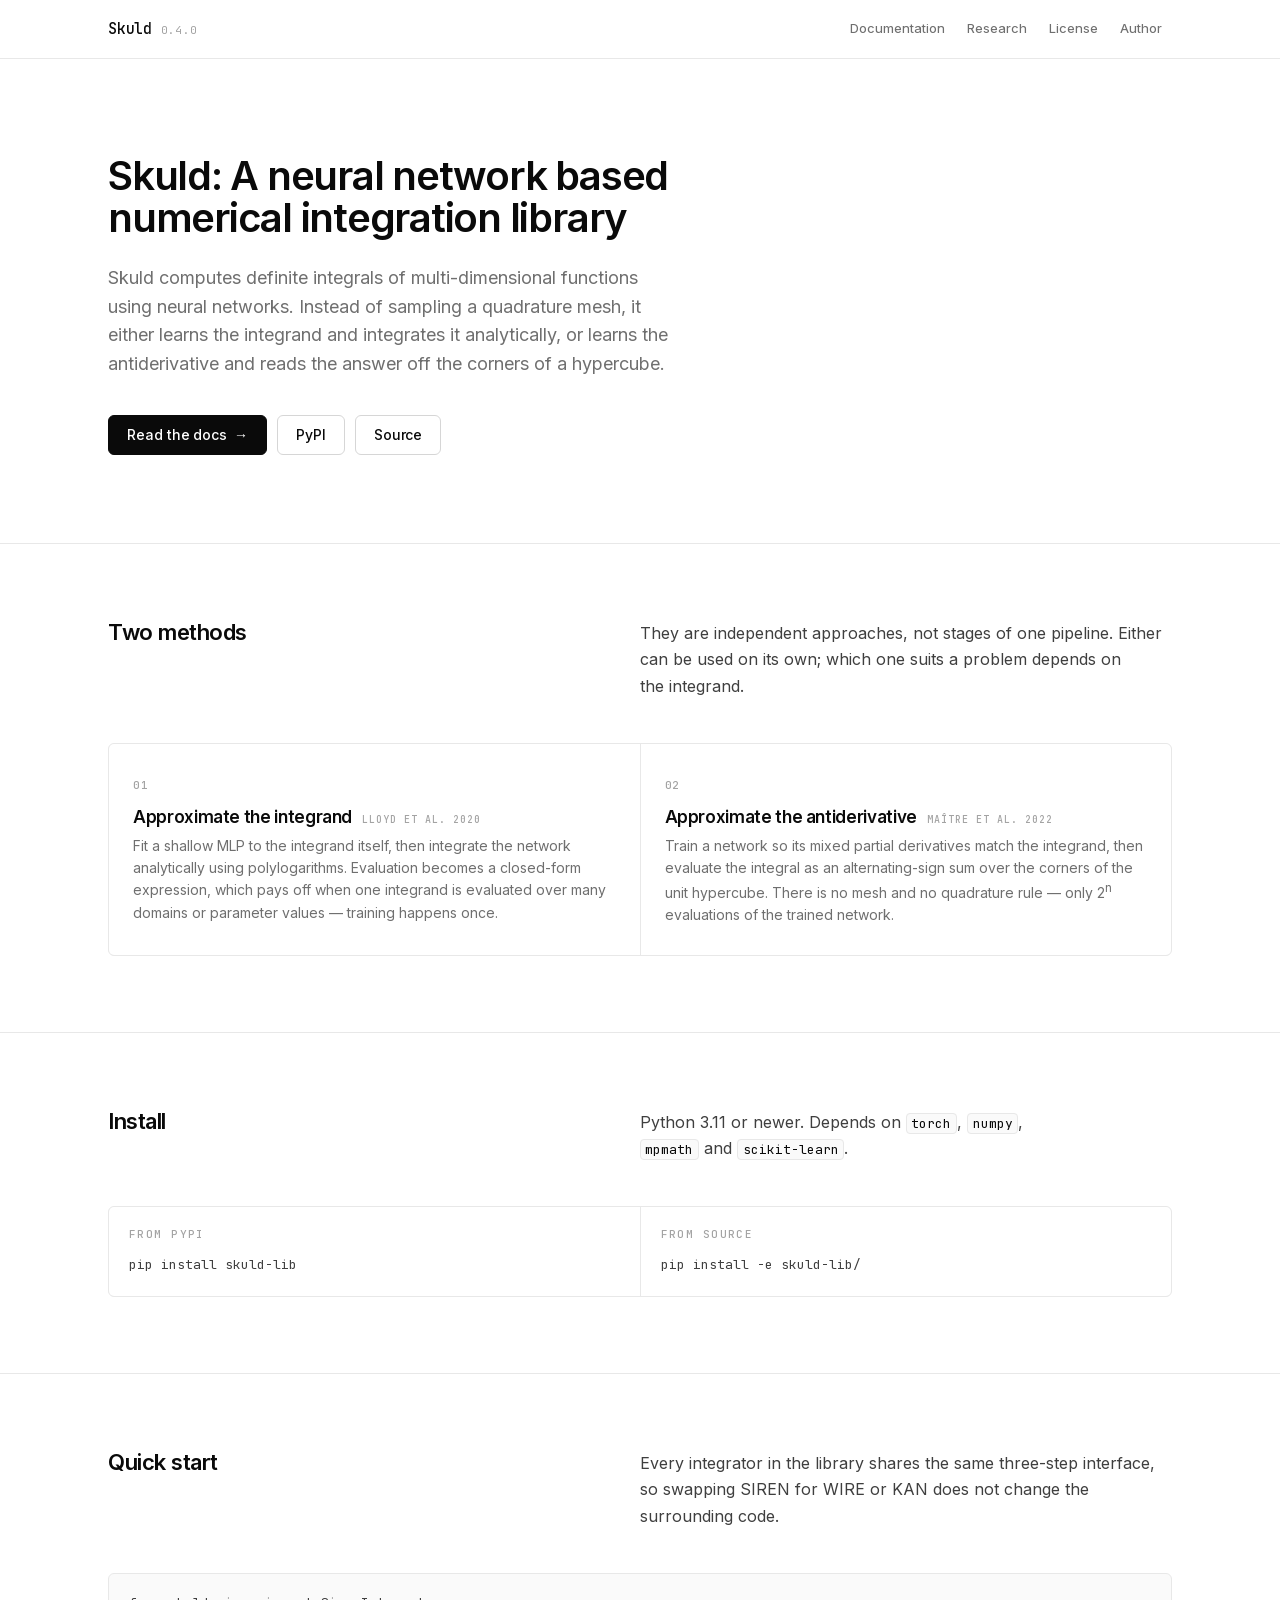
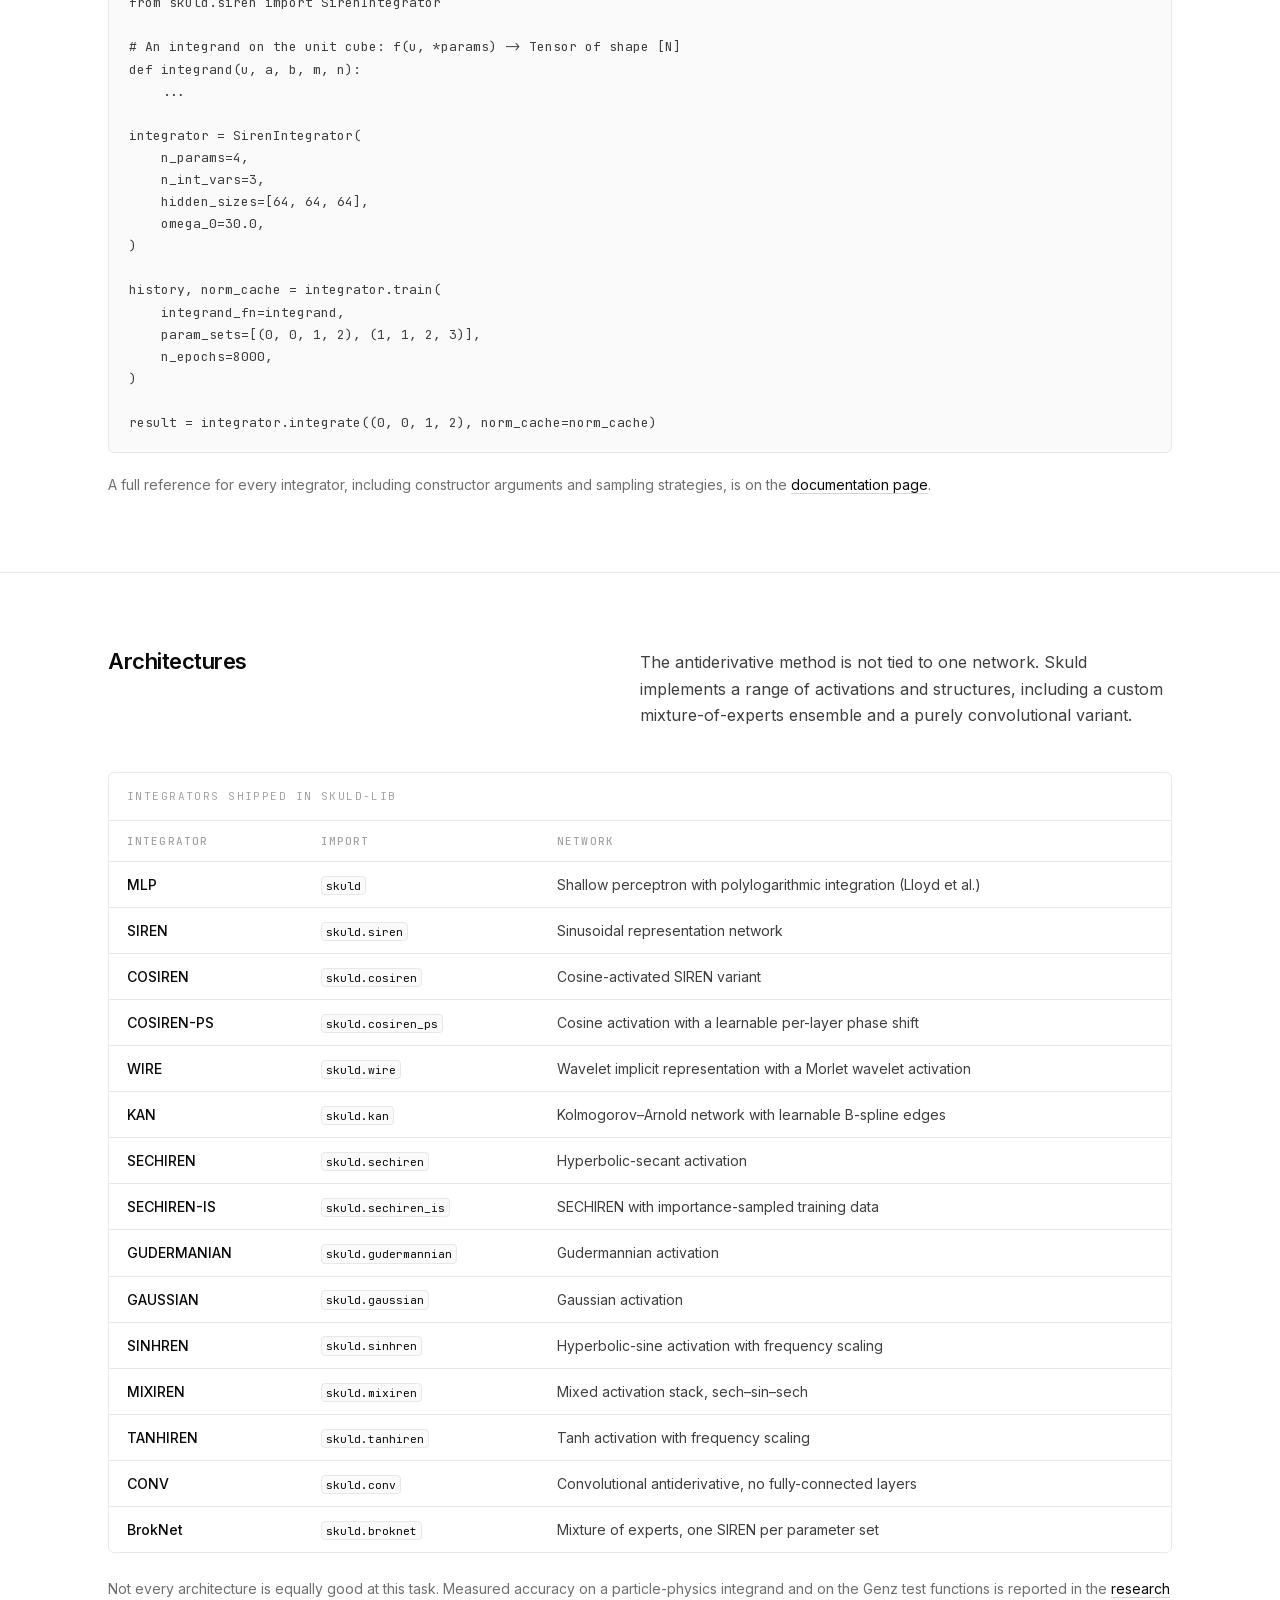
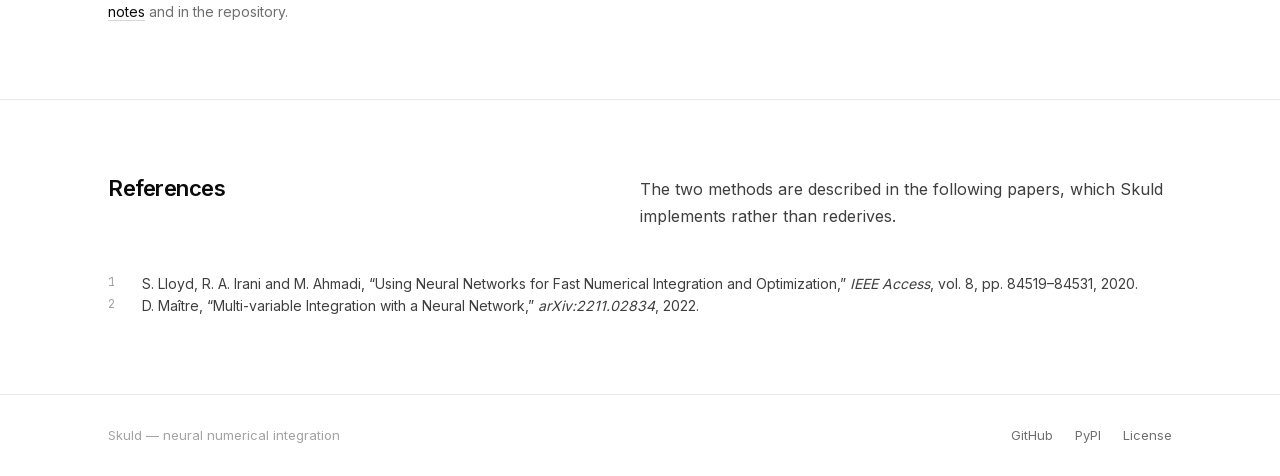
==== commit b9584949: "[UPDATE] Plain site title, repo LICENSE, drop author boilerplate, add favicon - index.html: replace " ====
--- a/index.html
+++ b/index.html
@@ -7,6 +7,7 @@
     <meta name="description" content="Skuld is a Python library that computes definite integrals with neural networks, using either integrand approximation or antiderivative approximation.">
     <link rel="preload" href="fonts/inter-latin.woff2" as="font" type="font/woff2" crossorigin>
     <link rel="preload" href="fonts/jbmono-latin.woff2" as="font" type="font/woff2" crossorigin>
+    <link rel="icon" href="favicon.svg" type="image/svg+xml">
     <link rel="stylesheet" href="styles.css">
 </head>
 <body>
@@ -27,8 +28,7 @@
 
     <main class="site-main">
         <section class="hero">
-            <p class="eyebrow">Neural numerical integration</p>
-            <h1>Integrals as trained weights.</h1>
+            <h1>Skuld: A neural network based numerical integration library</h1>
             <p class="lede">
                 Skuld computes definite integrals of multi-dimensional functions using neural
                 networks. Instead of sampling a quadrature mesh, it either learns the integrand and
--- a/styles.css
+++ b/styles.css
@@ -440,8 +440,8 @@
 }
 
 .hero h1 {
-    max-width: 16ch;
-    margin: 22px 0 0;
+    max-width: 30ch;
+    margin: 0;
 }
 
 .hero .lede {
@@ -892,7 +892,7 @@
     }
 
     .hero h1 {
-        font-size: 2rem;
+        font-size: 1.75rem;
     }
 
     .hero .lede {
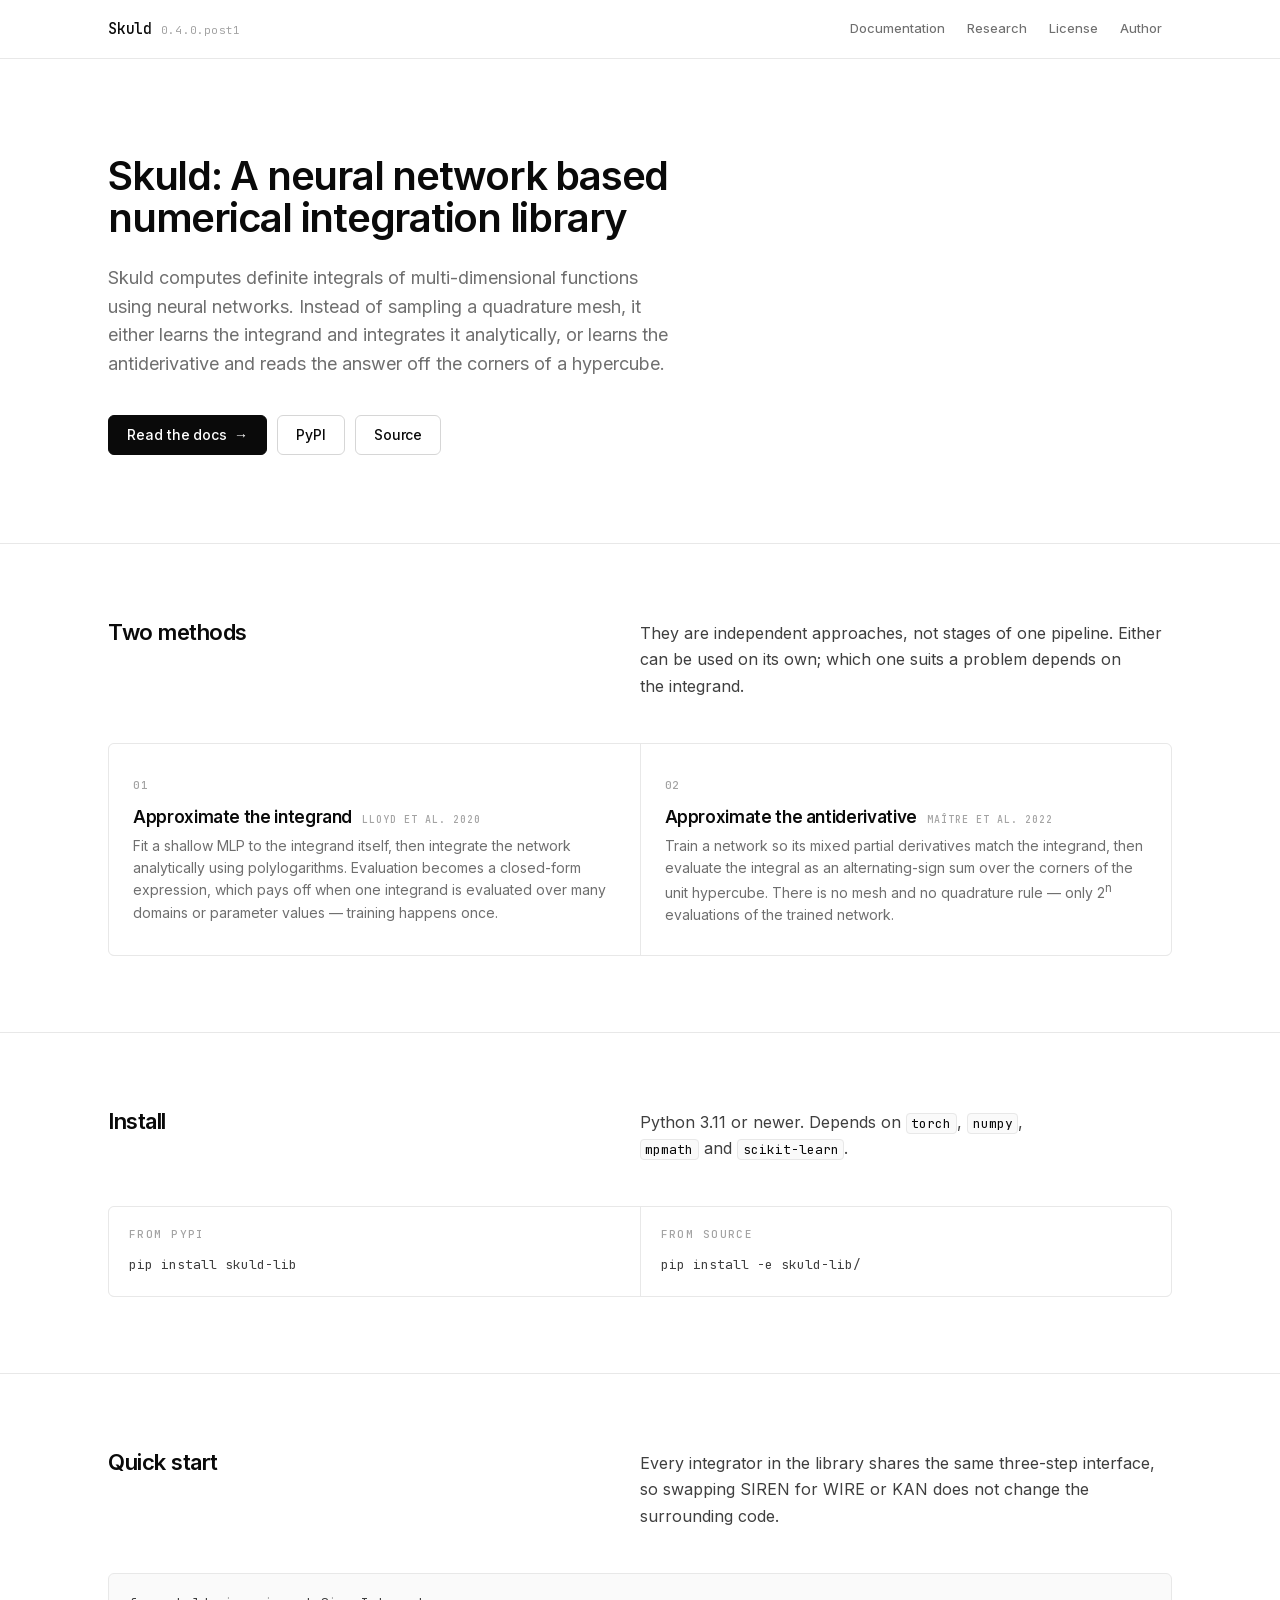
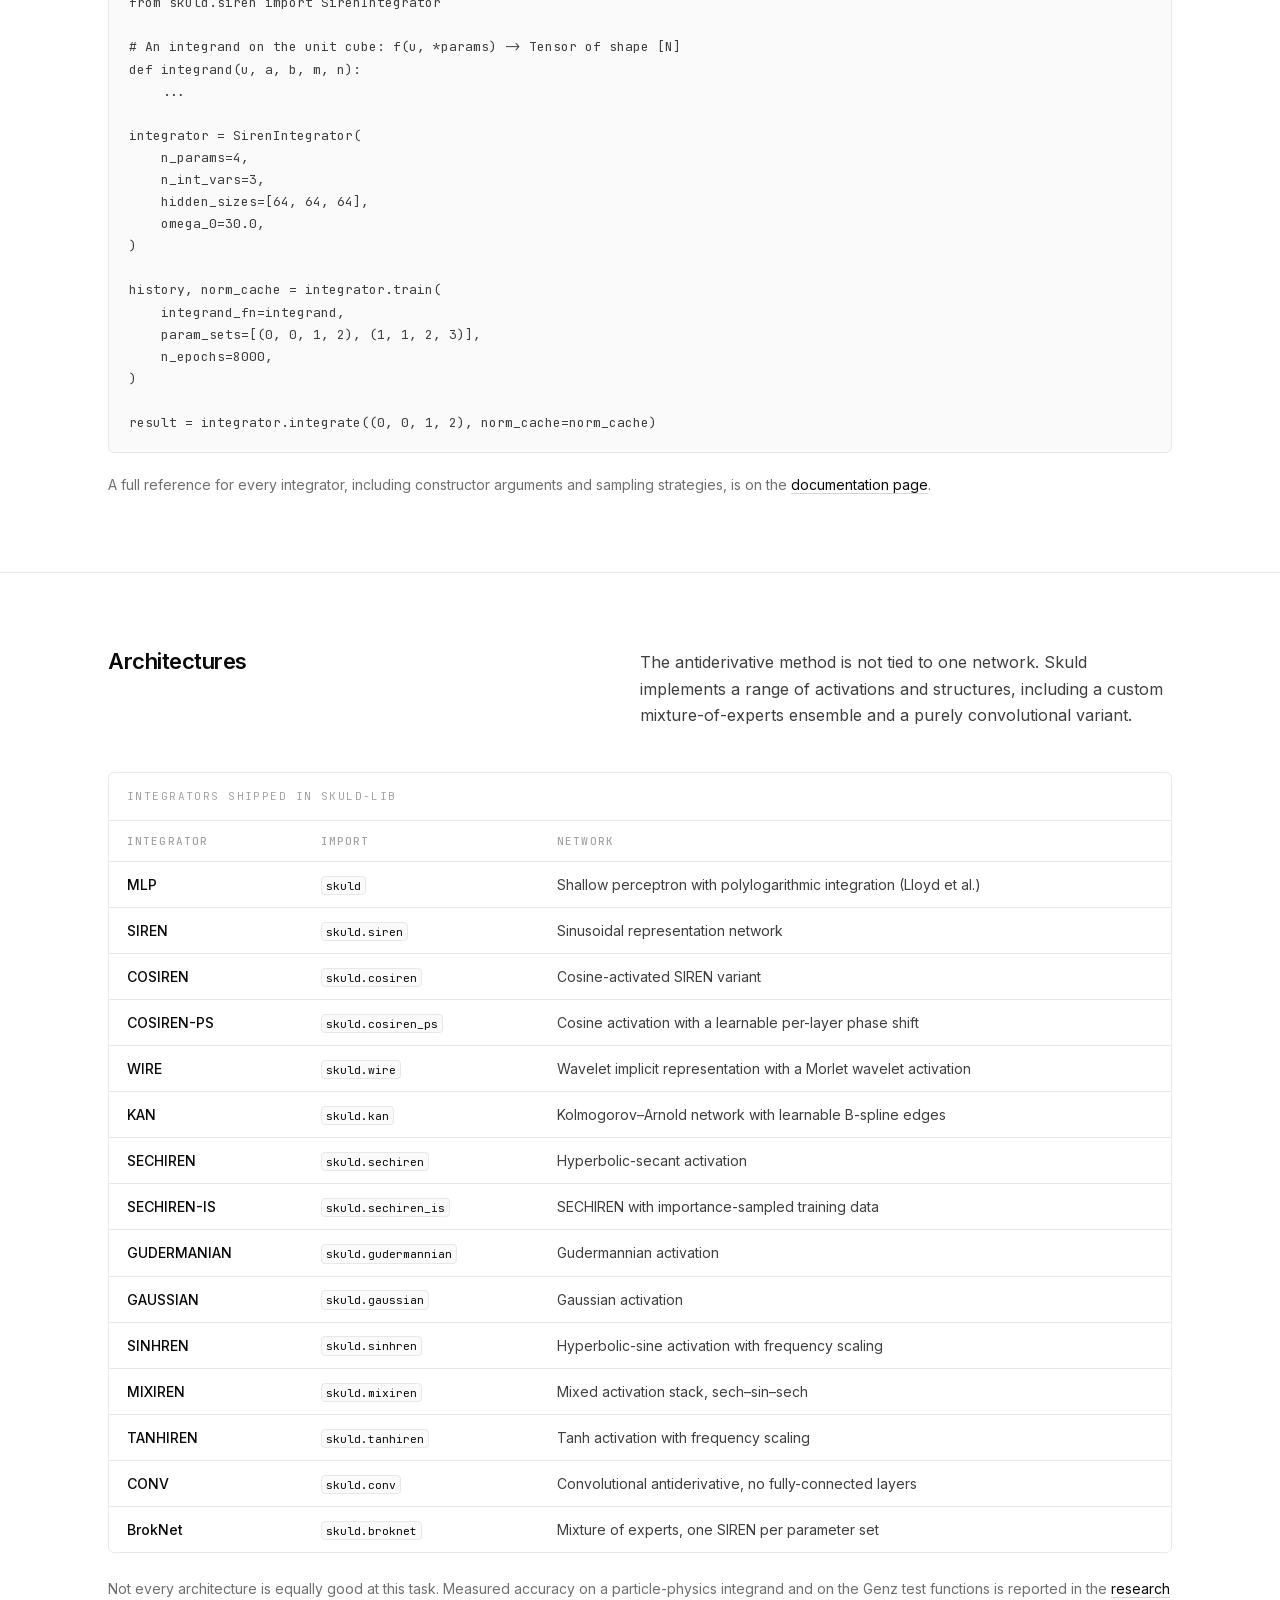
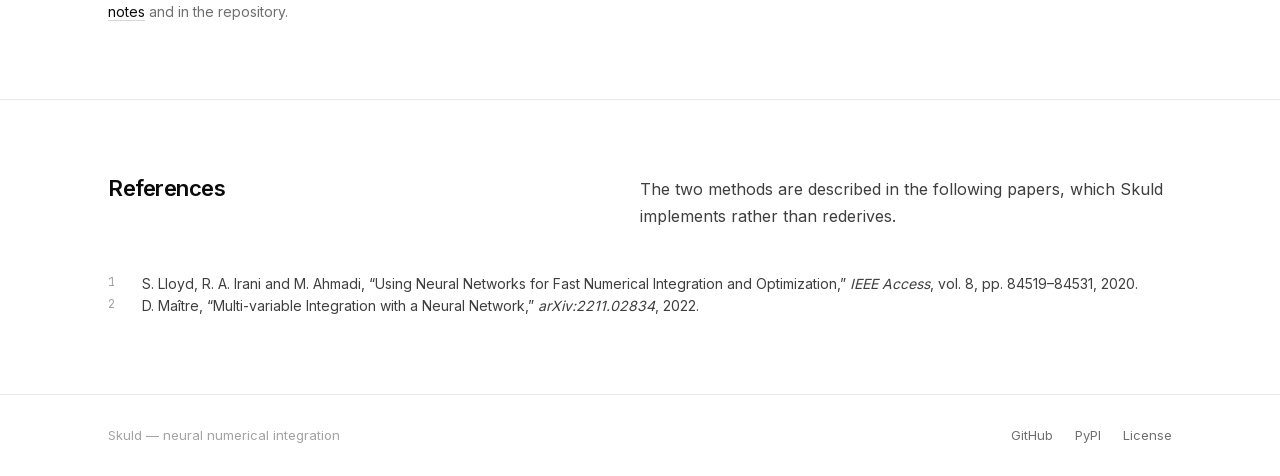
==== commit a71c361d: "[UPDATE] Show 0.4.0.post1 in the site header The published PyPI version is now a .postN semi-version" ====
--- a/index.html
+++ b/index.html
@@ -15,7 +15,7 @@
         <div class="site-header-inner">
             <a class="brand" href="index.html">
                 <span class="brand-mark">Skuld</span>
-                <span class="brand-version">0.4.0</span>
+                <span class="brand-version">0.4.0.post1</span>
             </a>
             <nav class="site-nav" aria-label="Primary">
                 <a href="docs.html">Documentation</a>
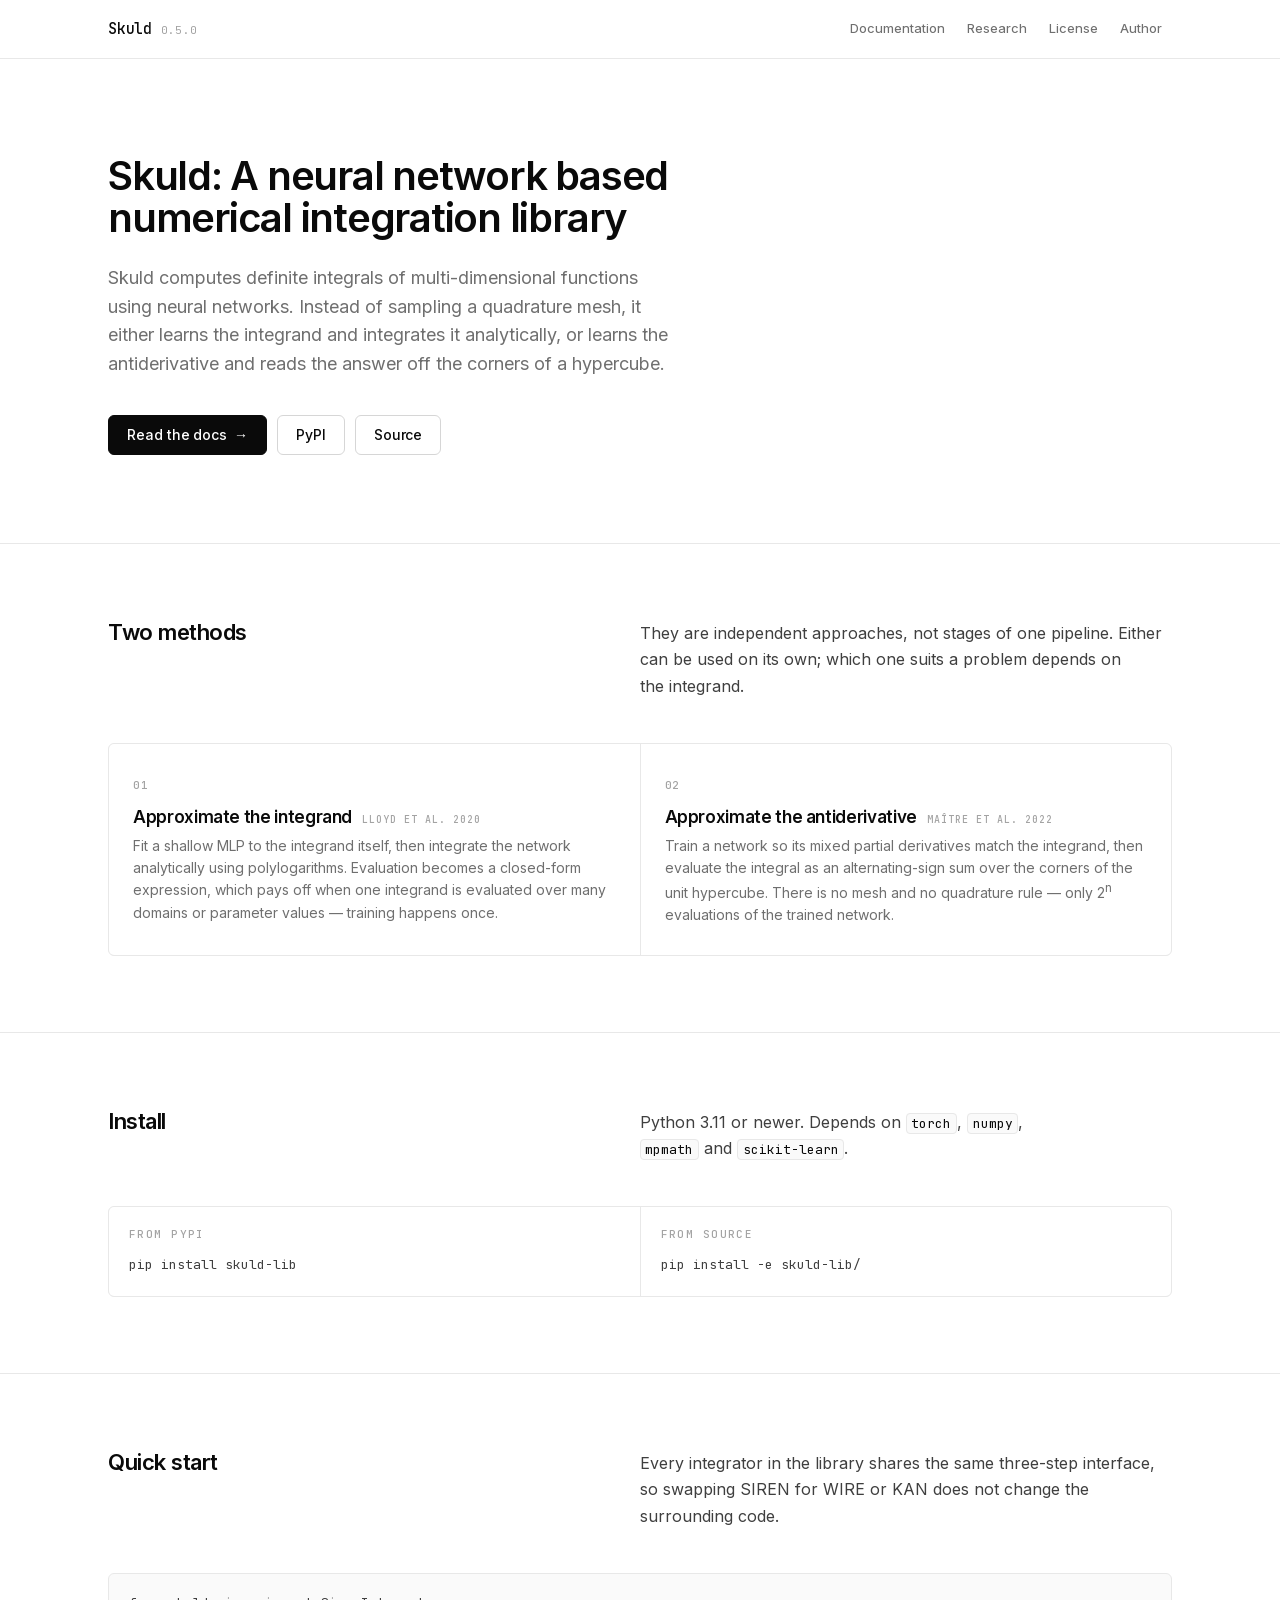
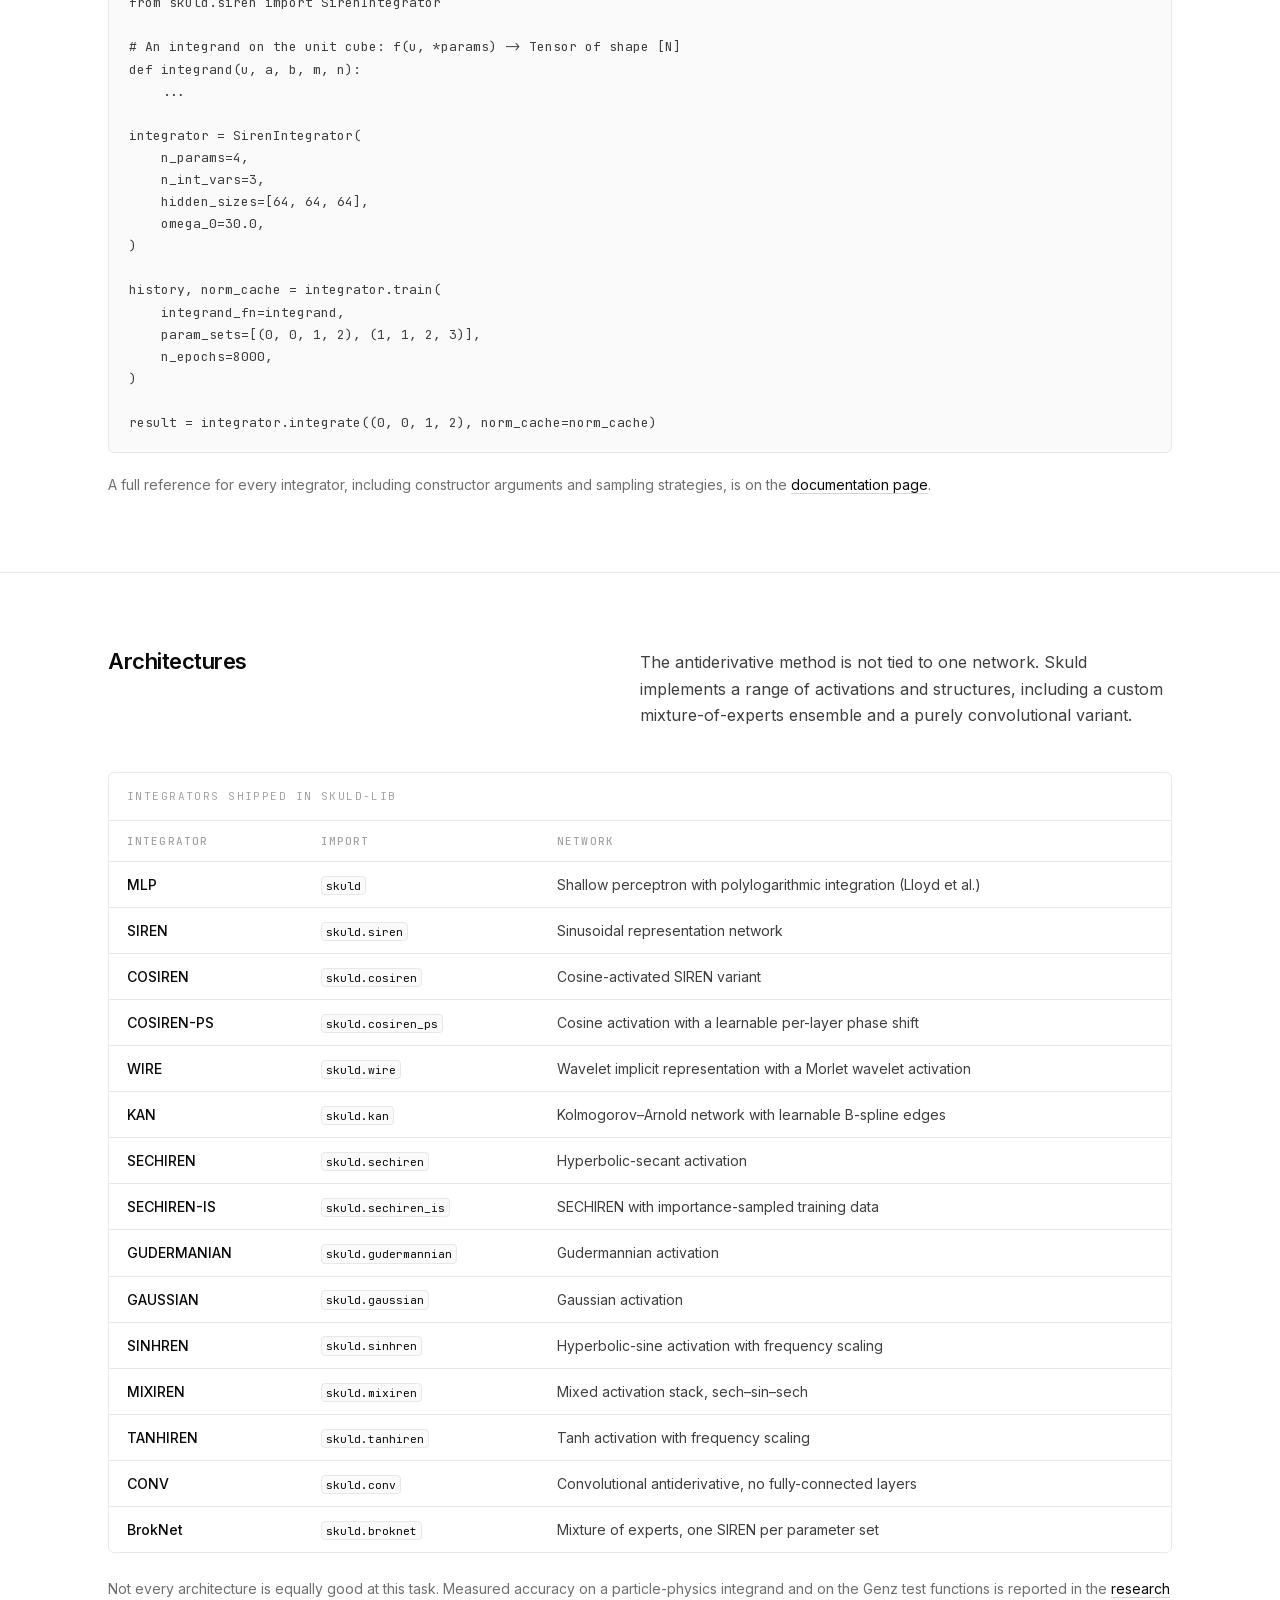
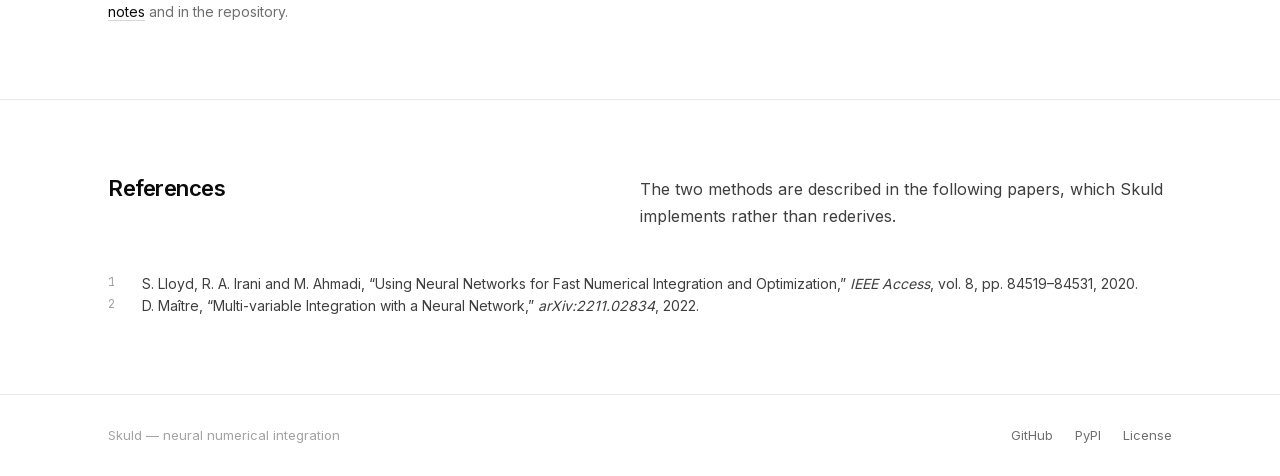
==== commit 6225f517: "[UPDATE] Update brand version to 0.5.0" ====
--- a/index.html
+++ b/index.html
@@ -15,7 +15,7 @@
         <div class="site-header-inner">
             <a class="brand" href="index.html">
                 <span class="brand-mark">Skuld</span>
-                <span class="brand-version">0.4.0.post1</span>
+                <span class="brand-version">0.5.0</span>
             </a>
             <nav class="site-nav" aria-label="Primary">
                 <a href="docs.html">Documentation</a>
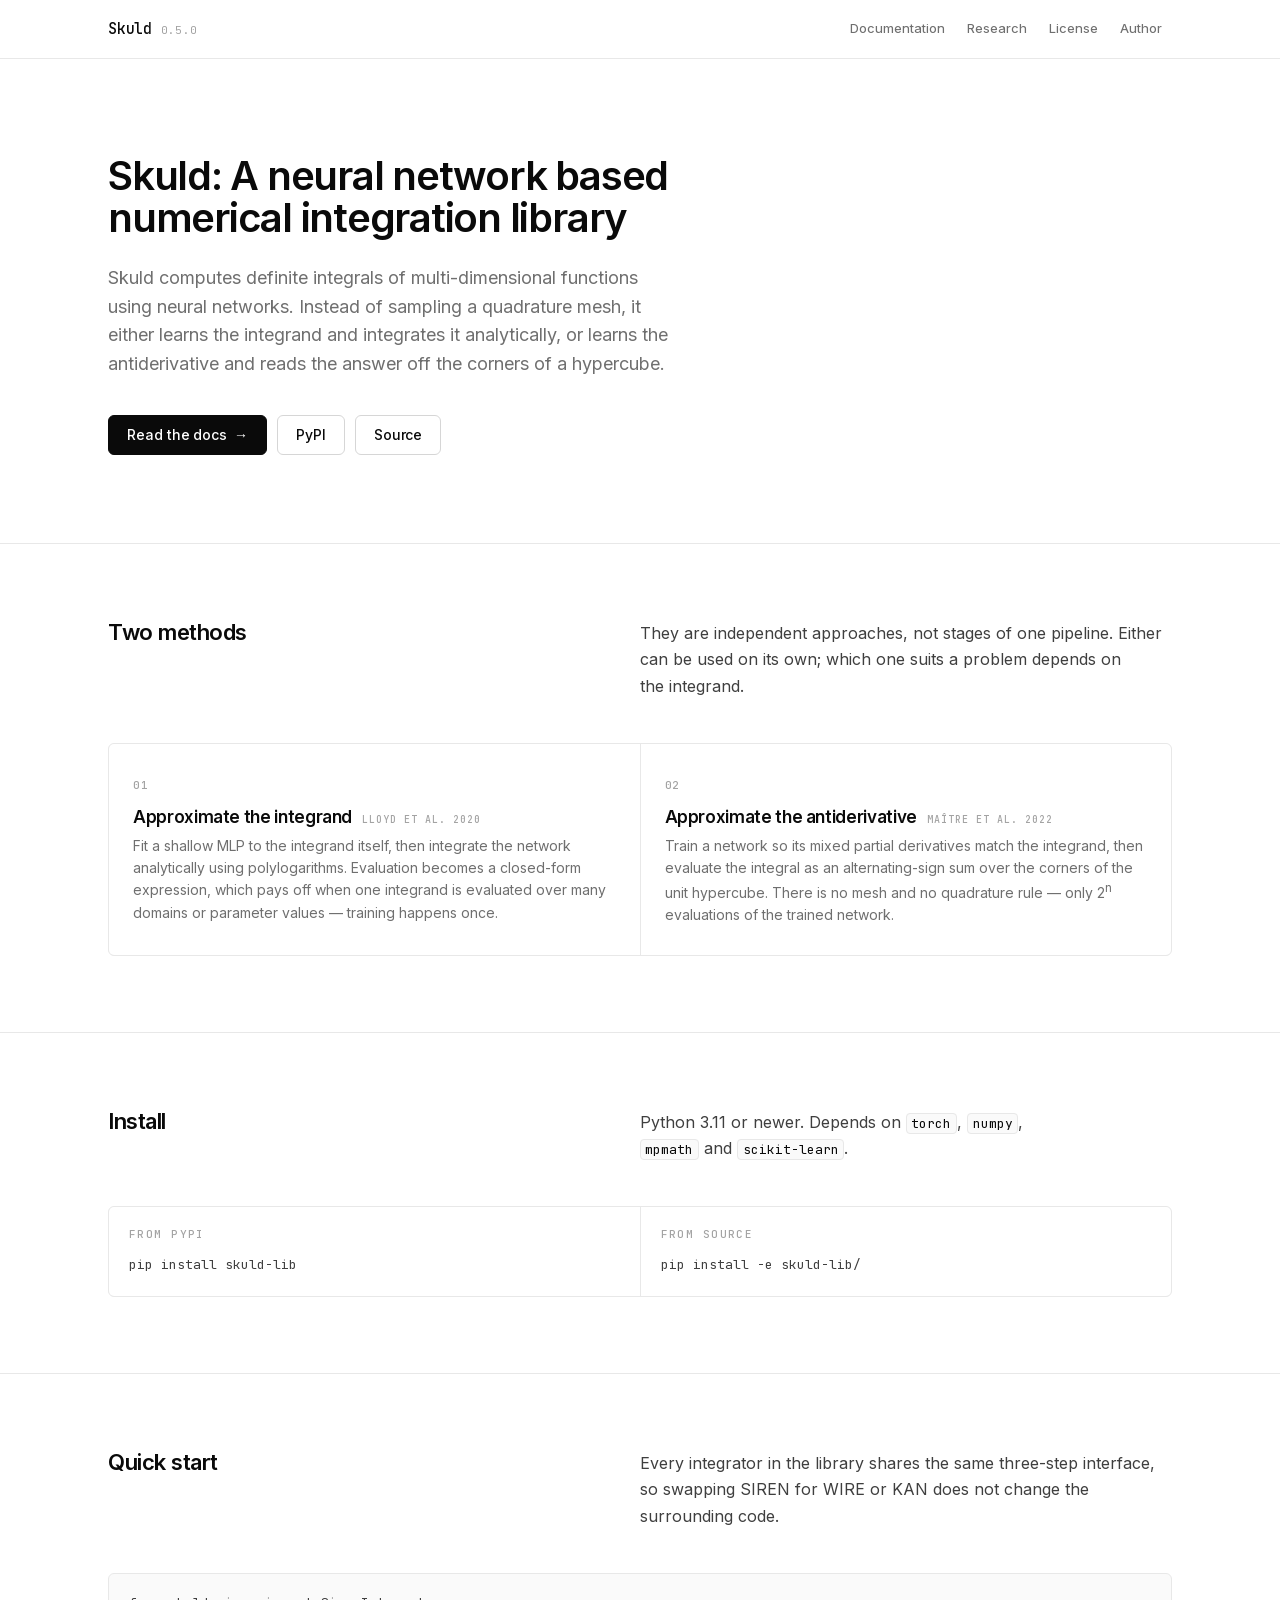
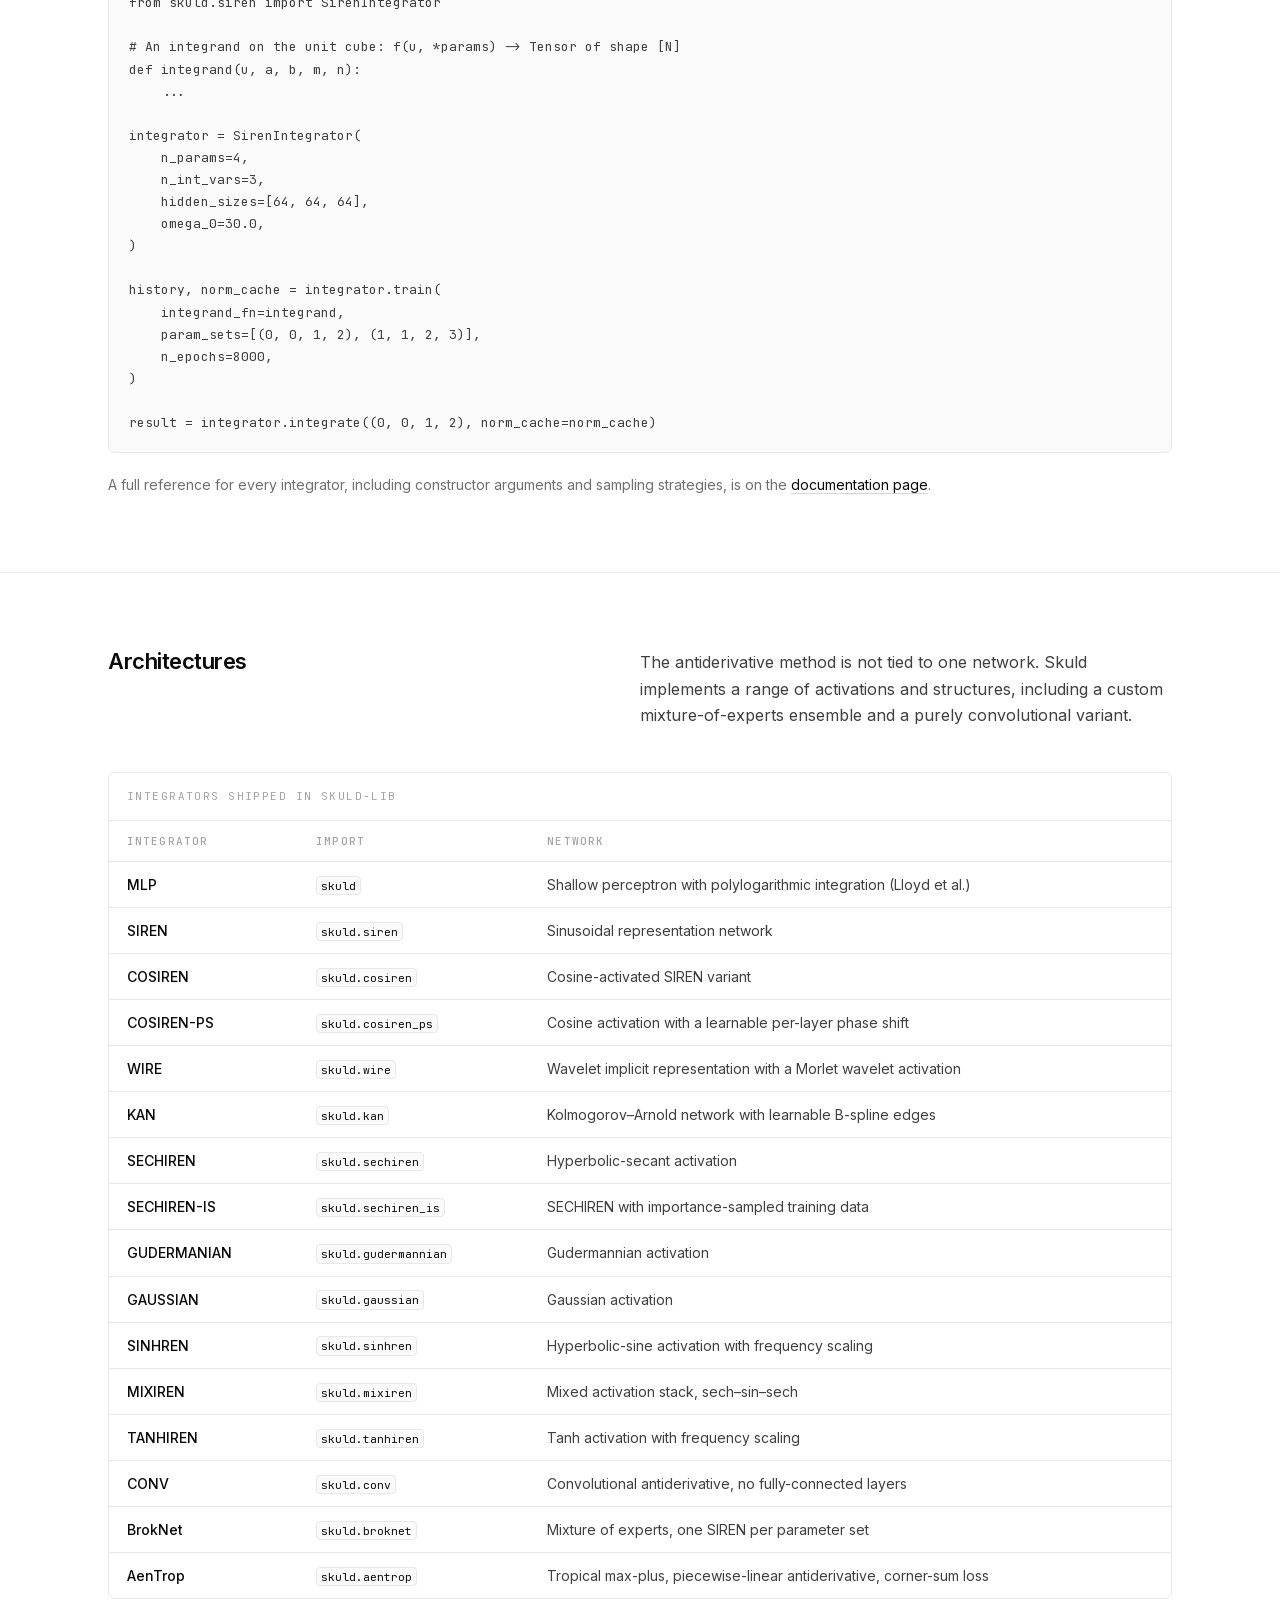
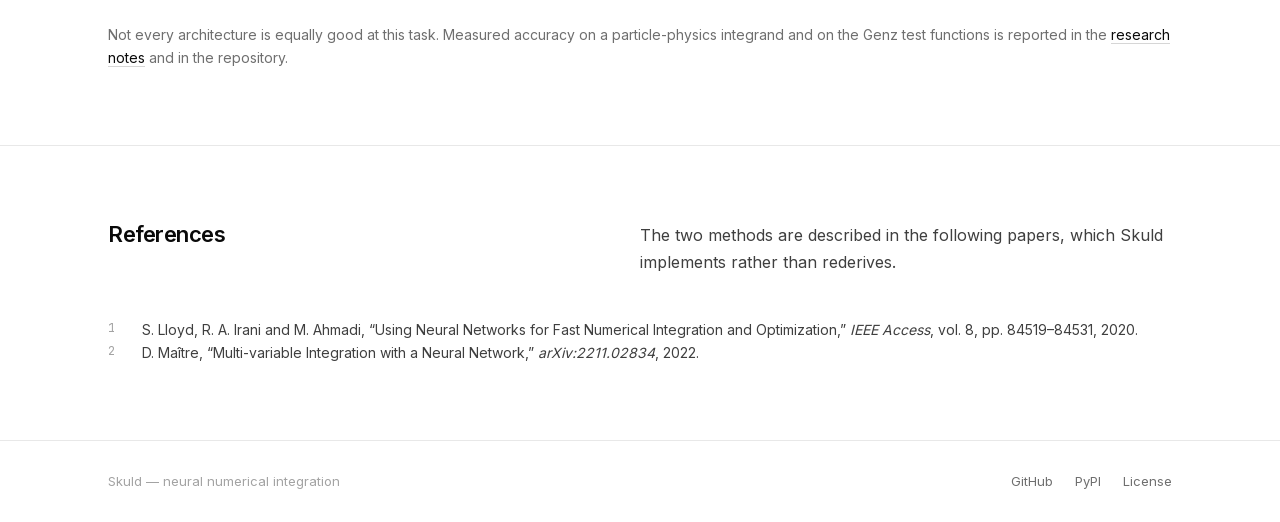
==== commit ce9a737a: "[UPDATE] Add AenTrop architecture to docs and index" ====
--- a/index.html
+++ b/index.html
@@ -177,6 +177,7 @@
                             <tr><th>TANHIREN</th><td><code>skuld.tanhiren</code></td><td>Tanh activation with frequency scaling</td></tr>
                             <tr><th>CONV</th><td><code>skuld.conv</code></td><td>Convolutional antiderivative, no fully-connected layers</td></tr>
                             <tr><th>BrokNet</th><td><code>skuld.broknet</code></td><td>Mixture of experts, one SIREN per parameter set</td></tr>
+                            <tr><th>AenTrop</th><td><code>skuld.aentrop</code></td><td>Tropical max-plus, piecewise-linear antiderivative, corner-sum loss</td></tr>
                         </tbody>
                     </table>
                 </div>
